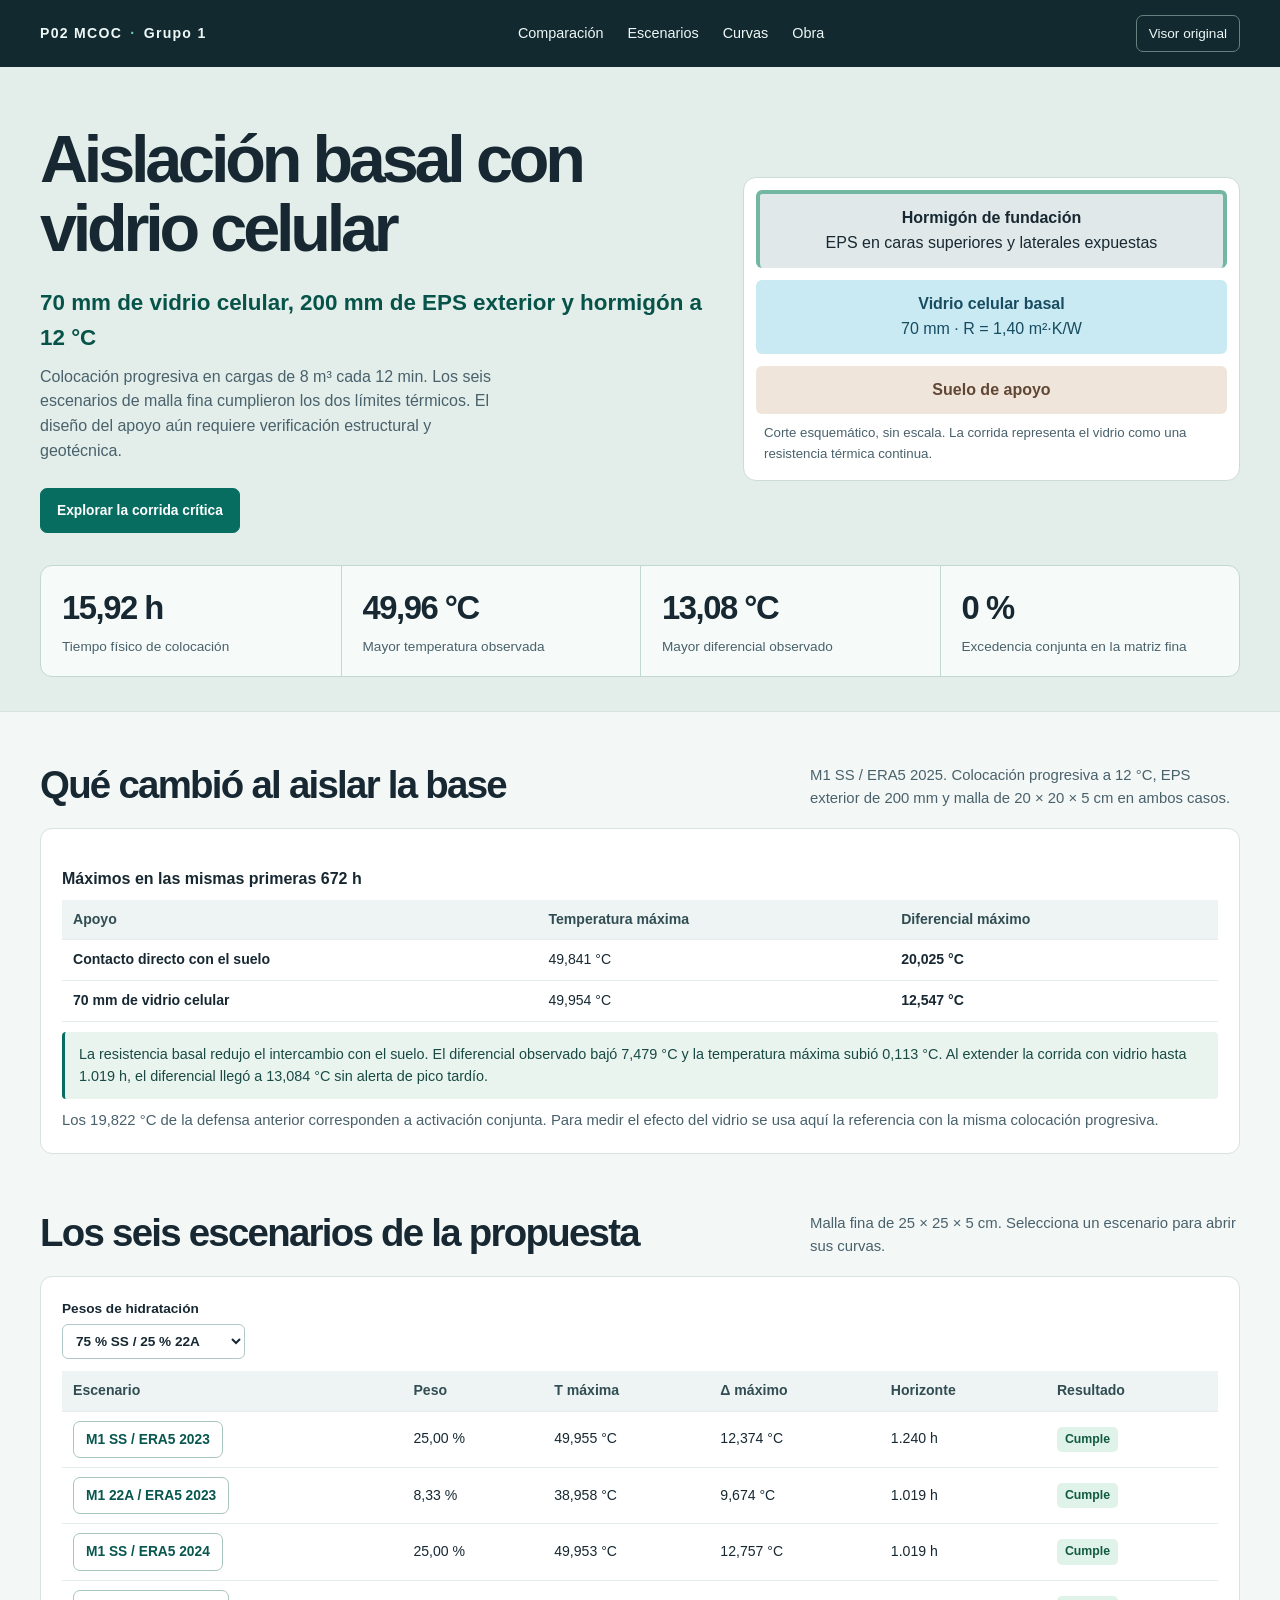
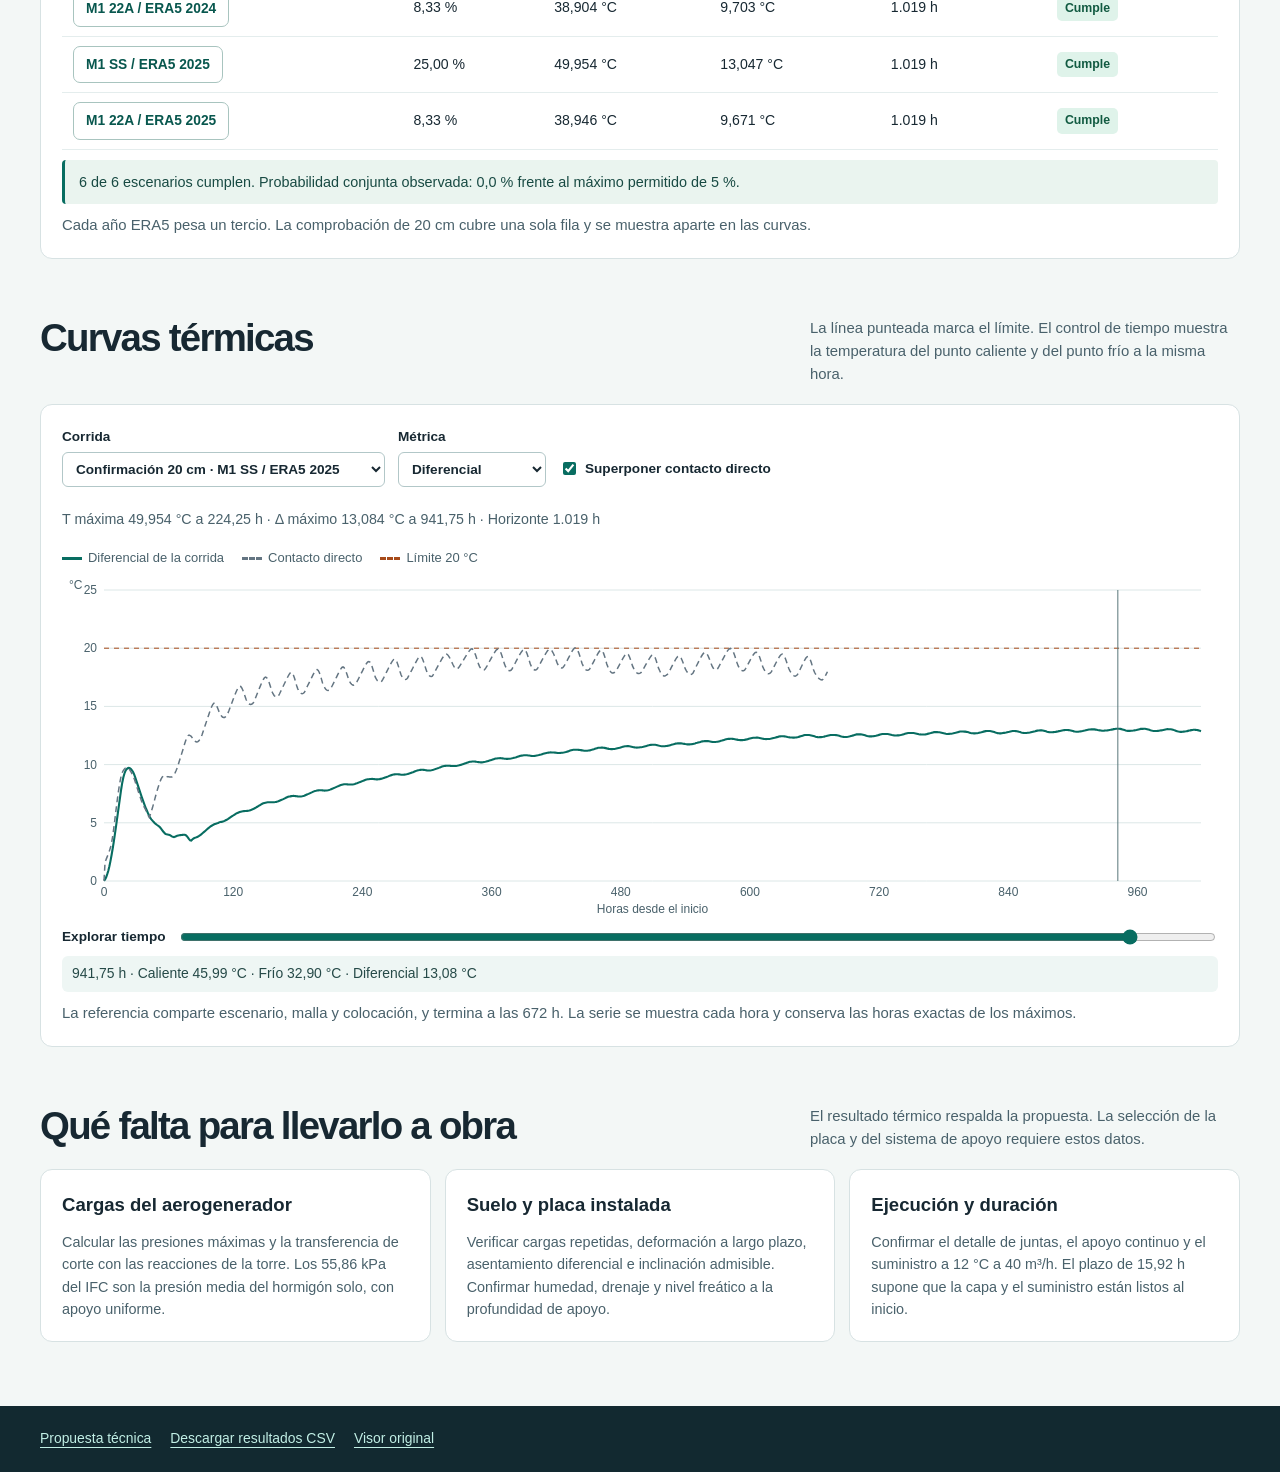
==== Defensa final/visor-nueva-propuesta/index.html @ 37c2721f "Agrega visor de defensa para la propuesta con vidrio celular" ====
<!doctype html>
<html lang="es">
<head>
  <meta charset="utf-8">
  <meta name="viewport" content="width=device-width, initial-scale=1">
  <title>Defensa térmica | Propuesta con vidrio celular</title>
  <link rel="stylesheet" href="../visor/estilos.css">
  <style>
    .hero-layout { grid-template-columns: 1.35fr 1fr; }
    .section-stack { display: flex; flex-direction: column; gap: 12px; }
    .section-stack div { padding: 12px 15px; text-align: center; border-radius: 6px; }
    .concrete { background: #e0e8e9; border: 4px solid #73b6a2; border-bottom: 0; }
    .glass { background: #c9e9f3; color: #174c61; }
    .soil { background: #f0e5da; color: #604735; }
    .tabular { font-variant-numeric: tabular-nums; }
    .matrix tbody tr[data-active] { background: #edf9f5; }
    .section-heading { align-items: start; }
    @media (max-width: 650px) { .hero-layout { grid-template-columns: 1fr; } }
  </style>
  <script defer src="datos.js"></script>
  <script defer src="visor.js"></script>
</head>
<body>
  <header>
    <div class="wrap nav">
      <a class="brand" href="#">P02 MCOC <span>·</span> Grupo 1</a>
      <nav aria-label="Secciones">
        <a href="#comparacion">Comparación</a><a href="#escenarios">Escenarios</a><a href="#curvas">Curvas</a><a href="#obra">Obra</a>
      </nav>
      <a class="pdf" href="../visor/index.html">Visor original</a>
    </div>
  </header>
  <main>
    <section class="hero" aria-labelledby="titulo">
      <div class="wrap hero-layout">
        <div>
          <h1 id="titulo">Aislación basal con vidrio celular</h1>
          <p class="decision"><strong>70 mm de vidrio celular, 200 mm de EPS exterior y hormigón a 12 °C</strong></p>
          <p class="lede">Colocación progresiva en cargas de 8 m³ cada 12 min. Los seis escenarios de malla fina cumplieron los dos límites térmicos. El diseño del apoyo aún requiere verificación estructural y geotécnica.</p>
          <a class="button primary" href="#curvas">Explorar la corrida crítica</a>
        </div>
        <figure class="hero-figure">
          <div class="section-stack" aria-label="Capas del sistema desde arriba hacia abajo">
            <div class="concrete"><strong>Hormigón de fundación</strong><br>EPS en caras superiores y laterales expuestas</div>
            <div class="glass"><strong>Vidrio celular basal</strong><br>70 mm · R = 1,40 m²·K/W</div>
            <div class="soil"><strong>Suelo de apoyo</strong></div>
          </div>
          <figcaption>Corte esquemático, sin escala. La corrida representa el vidrio como una resistencia térmica continua.</figcaption>
        </figure>
        <div class="metrics tabular">
          <div><strong>15,92 h</strong><span>Tiempo físico de colocación</span></div>
          <div><strong>49,96 °C</strong><span>Mayor temperatura observada</span></div>
          <div><strong>13,08 °C</strong><span>Mayor diferencial observado</span></div>
          <div><strong>0 %</strong><span>Excedencia conjunta en la matriz fina</span></div>
        </div>
      </div>
    </section>
    <div class="wrap sections">
      <section id="comparacion">
        <div class="section-heading">
          <h2>Qué cambió al aislar la base</h2>
          <p>M1 SS / ERA5 2025. Colocación progresiva a 12 °C, EPS exterior de 200 mm y malla de 20 × 20 × 5 cm en ambos casos.</p>
        </div>
        <div class="panel">
          <div class="scroll">
            <table class="tabular">
              <caption>Máximos en las mismas primeras 672 h</caption>
              <thead><tr><th scope="col">Apoyo</th><th scope="col">Temperatura máxima</th><th scope="col">Diferencial máximo</th></tr></thead>
              <tbody>
                <tr><th scope="row">Contacto directo con el suelo</th><td>49,841 °C</td><td><strong>20,025 °C</strong></td></tr>
                <tr><th scope="row">70 mm de vidrio celular</th><td>49,954 °C</td><td><strong>12,547 °C</strong></td></tr>
              </tbody>
            </table>
          </div>
          <p class="explainer">La resistencia basal redujo el intercambio con el suelo. El diferencial observado bajó 7,479 °C y la temperatura máxima subió 0,113 °C. Al extender la corrida con vidrio hasta 1.019 h, el diferencial llegó a 13,084 °C sin alerta de pico tardío.</p>
          <p class="note">Los 19,822 °C de la defensa anterior corresponden a activación conjunta. Para medir el efecto del vidrio se usa aquí la referencia con la misma colocación progresiva.</p>
        </div>
      </section>
      <section id="escenarios">
        <div class="section-heading">
          <h2>Los seis escenarios de la propuesta</h2>
          <p>Malla fina de 25 × 25 × 5 cm. Selecciona un escenario para abrir sus curvas.</p>
        </div>
        <div class="panel">
          <div class="controls"><label>Pesos de hidratación<select id="pesos"><option value="0.75">75 % SS / 25 % 22A</option><option value="0.50">50 % SS / 50 % 22A</option></select></label></div>
          <div class="scroll">
            <table class="matrix tabular">
              <thead><tr><th scope="col">Escenario</th><th scope="col">Peso</th><th scope="col">T máxima</th><th scope="col">Δ máximo</th><th scope="col">Horizonte</th><th scope="col">Resultado</th></tr></thead>
              <tbody id="matriz"></tbody>
            </table>
          </div>
          <p class="explainer" id="riesgo" aria-live="polite"></p>
          <p class="note">Cada año ERA5 pesa un tercio. La comprobación de 20 cm cubre una sola fila y se muestra aparte en las curvas.</p>
        </div>
      </section>
      <section id="curvas">
        <div class="section-heading">
          <h2>Curvas térmicas</h2><p>La línea punteada marca el límite. El control de tiempo muestra la temperatura del punto caliente y del punto frío a la misma hora.</p>
        </div>
        <div class="panel">
          <div class="controls">
            <label>Corrida<select id="corrida"></select></label>
            <label>Métrica<select id="metrica"><option value="delta">Diferencial</option><option value="temp">Temperaturas</option></select></label>
            <label class="check"><input type="checkbox" id="referencia" checked> Superponer contacto directo</label>
          </div>
          <p id="resumen" class="run-summary"></p>
          <div id="leyenda" class="legend"></div>
          <div class="chart"><canvas id="grafico" role="img" aria-label="Curva térmica por hora de simulación"></canvas></div>
          <label class="timeline" for="hora">Explorar tiempo <input id="hora" type="range" min="0" value="0" step="1"></label>
          <output id="lectura" for="hora" class="tabular"></output>
          <p id="nota" class="note"></p>
        </div>
      </section>
      <section id="obra">
        <div class="section-heading"><h2>Qué falta para llevarlo a obra</h2><p>El resultado térmico respalda la propuesta. La selección de la placa y del sistema de apoyo requiere estos datos.</p></div>
        <div class="work">
          <article class="panel"><h3>Cargas del aerogenerador</h3><p>Calcular las presiones máximas y la transferencia de corte con las reacciones de la torre. Los 55,86 kPa del IFC son la presión media del hormigón solo, con apoyo uniforme.</p></article>
          <article class="panel"><h3>Suelo y placa instalada</h3><p>Verificar cargas repetidas, deformación a largo plazo, asentamiento diferencial e inclinación admisible. Confirmar humedad, drenaje y nivel freático a la profundidad de apoyo.</p></article>
          <article class="panel"><h3>Ejecución y duración</h3><p>Confirmar el detalle de juntas, el apoyo continuo y el suministro a 12 °C a 40 m³/h. El plazo de 15,92 h supone que la capa y el suministro están listos al inicio.</p></article>
        </div>
      </section>
    </div>
  </main>
  <footer><div class="wrap">
    <a href="../../proyecto/docs/evidencia_vidrio_celular/propuesta_vidrio_celular.md">Propuesta técnica</a>
    <a href="../../proyecto/docs/evidencia_vidrio_celular/resultados_vidrio_celular.csv" download>Descargar resultados CSV</a>
    <a href="../visor/index.html">Visor original</a>
  </div></footer>
  <noscript><p class="wrap note">Activa JavaScript para explorar la matriz y las curvas.</p></noscript>
</body>
</html>
---- Defensa final/visor/estilos.css ----
:root{color-scheme:light;--ink:#172832;--muted:#49616b;--line:#d7e2e3;--paper:#f3f7f6;--teal:#086d61;--orange:#a74b1a}
*{box-sizing:border-box} body{margin:0;background:var(--paper);color:var(--ink);font:16px/1.55 "Segoe UI",sans-serif} a{color:var(--teal);text-underline-offset:4px} a:focus-visible,button:focus-visible,input:focus-visible,select:focus-visible{outline:3px solid #ba6b32;outline-offset:3px} .wrap{width:min(1200px,calc(100% - 48px));margin:auto}
header{background:#122930;color:#fff} .nav{min-height:67px;display:flex;align-items:center;justify-content:space-between;gap:20px} .nav a{color:#eef8f6;text-decoration:none} .brand{font-size:.88rem;font-weight:800;letter-spacing:.09em;white-space:nowrap}.brand span{color:#75cbbb;margin:0 3px} nav{display:flex;flex-wrap:wrap;gap:24px;font-size:.9rem}.nav a:hover{text-decoration:underline}.pdf{font-size:.85rem;border:1px solid #66817f;border-radius:7px;padding:7px 12px;white-space:nowrap}
.hero{background:#e3eeea;border-bottom:1px solid var(--line)}.hero-layout{display:grid;grid-template-columns:1.2fr 1fr;gap:32px;align-items:center;padding:58px 0 34px}.eyebrow{font-size:.74rem;font-weight:800;color:var(--teal);letter-spacing:.13em;margin:0 0 10px}h1,h2,h3,p,figure{margin:0}h1{font-size:clamp(2.55rem,5.2vw,4.8rem);line-height:1.03;letter-spacing:-.063em;max-width:730px}h2{font-size:clamp(1.8rem,3vw,2.7rem);line-height:1.1;letter-spacing:-.045em}h3{font-size:1.16rem}.decision{margin-top:24px;color:#075349;font-size:clamp(1.05rem,2vw,1.4rem)}.lede{max-width:52ch;color:var(--muted);margin:9px 0 24px}.button,button{display:inline-block;border:1px solid #a8c4bf;background:#fff;color:#08574e;border-radius:7px;padding:7px 12px;font:inherit;font-size:.86rem;font-weight:700;cursor:pointer;text-decoration:none}.primary{background:var(--teal);color:white;border-color:var(--teal);padding:11px 16px}button:hover,.button:hover{filter:brightness(.94)}
.hero-figure{background:#fff;border:1px solid #cbdcda;border-radius:13px;padding:12px;overflow:hidden}.hero-figure img{display:block;width:100%;max-height:315px;object-fit:contain}.hero-figure figcaption{padding:9px 8px 3px;color:var(--muted);font-size:.83rem}.metrics{grid-column:1/-1;display:grid;grid-template-columns:repeat(4,1fr);border:1px solid #c2d6d2;border-radius:12px;background:#f6fbf9}.metrics div{padding:17px 21px}.metrics div+div{border-left:1px solid #c2d6d2}.metrics strong{display:block;font-size:clamp(1.37rem,2.6vw,2.05rem);letter-spacing:-.045em}.metrics span{font-size:.85rem;color:var(--muted)}
.sections{padding:52px 0 64px}.sections>section+section{margin-top:58px}.section-heading{display:grid;grid-template-columns:1fr minmax(260px,430px);align-items:end;gap:16px;margin-bottom:18px}.section-heading>p,.note{color:var(--muted);font-size:.93rem}.panel{background:#fff;border:1px solid var(--line);border-radius:12px;padding:21px}.controls{display:flex;align-items:end;flex-wrap:wrap;gap:13px;margin-bottom:12px}label{font-weight:700;font-size:.85rem}select{display:block;max-width:100%;margin-top:5px;padding:8px 28px 8px 9px;border:1px solid #b2c7c8;border-radius:6px;font:inherit;color:var(--ink);background:white}label:has(#run){max-width:100%}.check{display:flex;align-items:center;gap:6px;min-height:38px}input{accent-color:var(--teal)}.scroll{overflow:auto}table{width:100%;border-collapse:collapse;white-space:nowrap;text-align:left;font-size:.88rem}caption{text-align:left;font-size:1rem;font-weight:750;padding:17px 0 8px}th,td{padding:9px 11px;border-bottom:1px solid #e4eded}thead{background:#edf4f3;color:#314d53}tr.selected{background:#edf9f5}tr.selected button{background:#d8f0e9}td:first-child button{white-space:nowrap}.badge{display:inline-block;padding:3px 8px;border-radius:5px;background:#edf2f3;color:#34525a;font-size:.77rem;font-weight:750}.badge.pass{background:#dff3ea;color:#115a41}.badge.fail{background:#fbeadd;color:#8a4019}.note{margin-top:10px}
.run-summary{display:flex;flex-wrap:wrap;gap:8px 20px;padding:9px 0;color:var(--muted);font-size:.89rem}.run-summary strong{color:var(--ink)}.legend{display:flex;flex-wrap:wrap;gap:8px 18px;margin:9px 0;color:var(--muted);font-size:.81rem}.legend span::before{content:"";display:inline-block;width:20px;margin-right:6px;vertical-align:middle;border-top:3px solid var(--series)}.legend .dash::before{border-top-style:dashed}.chart{height:340px}.chart canvas{display:block;width:100%;height:100%;touch-action:pan-y}.timeline{display:flex;gap:12px;align-items:center;margin:9px 0;white-space:nowrap}.timeline input{width:100%}output{display:block;min-height:32px;background:#eef6f4;border-radius:6px;padding:7px 10px;font-size:.87rem;color:#264a48}
.gallery{display:grid;grid-template-columns:repeat(2,minmax(0,1fr));gap:14px}.gallery figure{background:white;border:1px solid var(--line);border-radius:10px;overflow:hidden}.gallery img{display:block;width:100%;aspect-ratio:1.75;object-fit:contain;padding:12px}.gallery figcaption{border-top:1px solid var(--line);padding:12px 16px}.gallery span{display:block;color:var(--muted);font-size:.87rem}
.work{display:grid;grid-template-columns:repeat(3,minmax(0,1fr));gap:14px}.work p{color:var(--muted);font-size:.9rem;margin-top:11px}.volume{margin-top:10px}.volume>div{display:grid;grid-template-columns:23px 1fr 100px;gap:7px;align-items:center;font-size:.82rem}.volume progress{accent-color:var(--teal);width:100%}.formula,.sensor-diagram{border-radius:8px;background:#eaf4ef;margin-top:15px;padding:12px;color:#124b45}.sensor-diagram{display:grid;gap:13px;border-top:4px solid #79a99f;font-size:.87rem}.sensor-diagram span:last-child{text-align:center}.formula strong{font-size:1.2rem}footer{background:#122930;color:#fff;padding:22px 0}footer .wrap{display:flex;flex-wrap:wrap;gap:8px 19px;font-size:.87rem}footer a{color:#c1efe5}
@media(max-width:850px){.hero-layout{gap:22px}.work{grid-template-columns:repeat(2,minmax(0,1fr))}}
@media(max-width:650px){.wrap{width:calc(100% - 28px)}.nav{flex-wrap:wrap;padding:12px 0;gap:8px}.nav nav{order:3;width:100%;gap:15px}.hero-layout,.section-heading,.gallery,.work{grid-template-columns:1fr}.hero-layout{padding:34px 0 22px}.hero-figure img{max-height:250px}.metrics{grid-template-columns:repeat(2,1fr)}.metrics div{padding:10px}.metrics div:nth-child(3){border-left:0}.metrics div:nth-child(n+3){border-top:1px solid #c2d6d2}.panel{padding:12px}.chart{height:265px}.sections{padding-top:35px}.controls{gap:9px}.sections>section+section{margin-top:42px}}
.method{display:grid;grid-template-columns:repeat(3,minmax(0,1fr));gap:14px;list-style:none;padding:0;margin:0 0 14px}.method li{background:#e6f1ee;border:1px solid #cbdeda;border-radius:8px;padding:12px 15px}.method strong,.method span{display:block}.method span{font-size:.86rem;color:var(--muted);margin-top:4px}@media(max-width:650px){.method{grid-template-columns:1fr;gap:7px}}

.guide h2{font-size:1.55rem}
.guide ol{display:grid;grid-template-columns:repeat(3,minmax(0,1fr));gap:16px;padding-left:22px;margin:14px 0 16px}
.guide li{padding-left:3px}
.guide li a{font-weight:750}
.guide li span,.guide p{display:block;color:var(--muted);font-size:.91rem}
.controls small{display:block;max-width:32ch;margin-top:5px;color:var(--muted);font-size:.79rem;font-weight:400}
.controls:has(small){align-items:start}
.explainer{margin:10px 0;padding:11px 14px;background:#eaf4ef;border-left:3px solid var(--teal);border-radius:4px;color:#184a43;font-size:.9rem}
details{border-bottom:1px solid var(--line);padding:8px 0;color:var(--muted);font-size:.89rem}
summary{color:var(--teal);cursor:pointer;font-weight:750}
summary:focus-visible{outline:3px solid #ba6b32;outline-offset:3px}
details p{margin:8px 0 5px}
.definitions{display:grid;grid-template-columns:minmax(150px,auto) 1fr;gap:7px 14px;margin:10px 0}
.definitions dt{font-weight:700;color:var(--ink)}
.definitions dd{margin:0}
@media(max-width:650px){.guide ol{grid-template-columns:1fr;gap:8px}.definitions{grid-template-columns:1fr;gap:3px}.definitions dd+dt{margin-top:6px}}
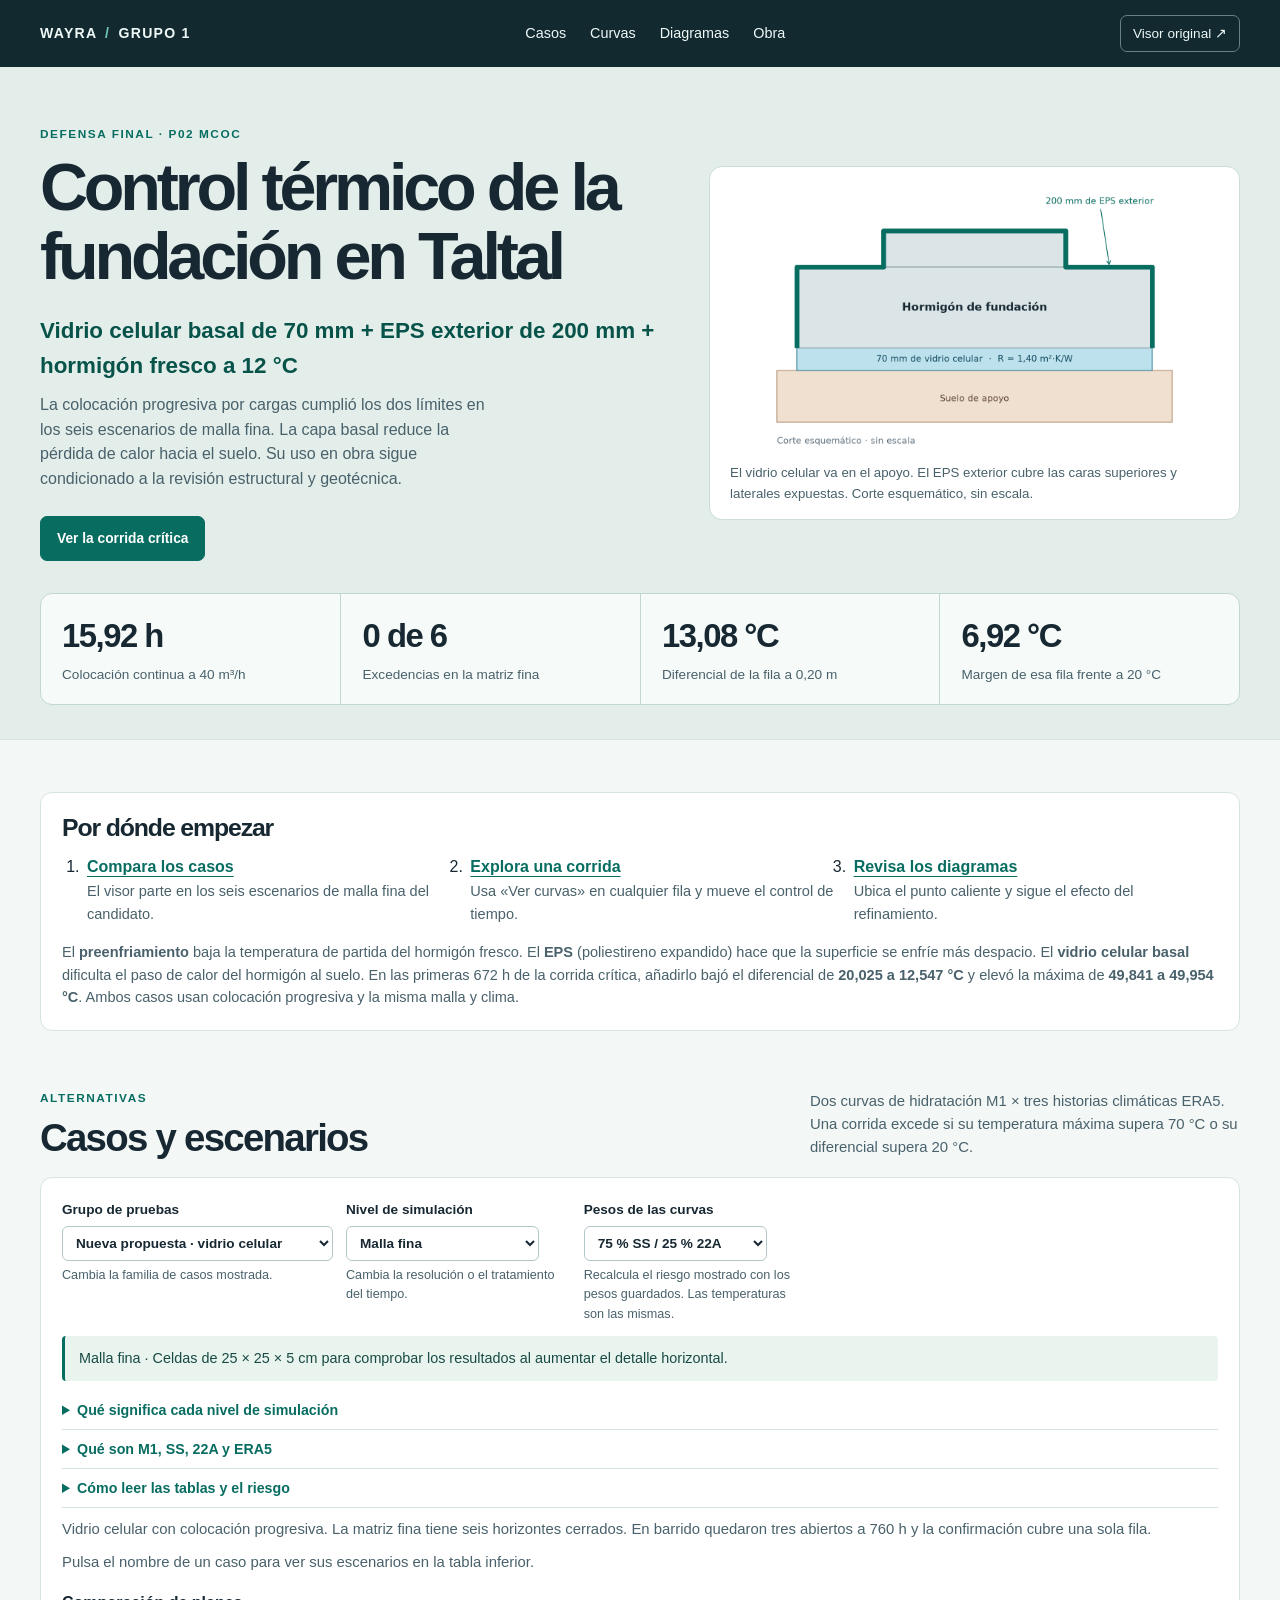
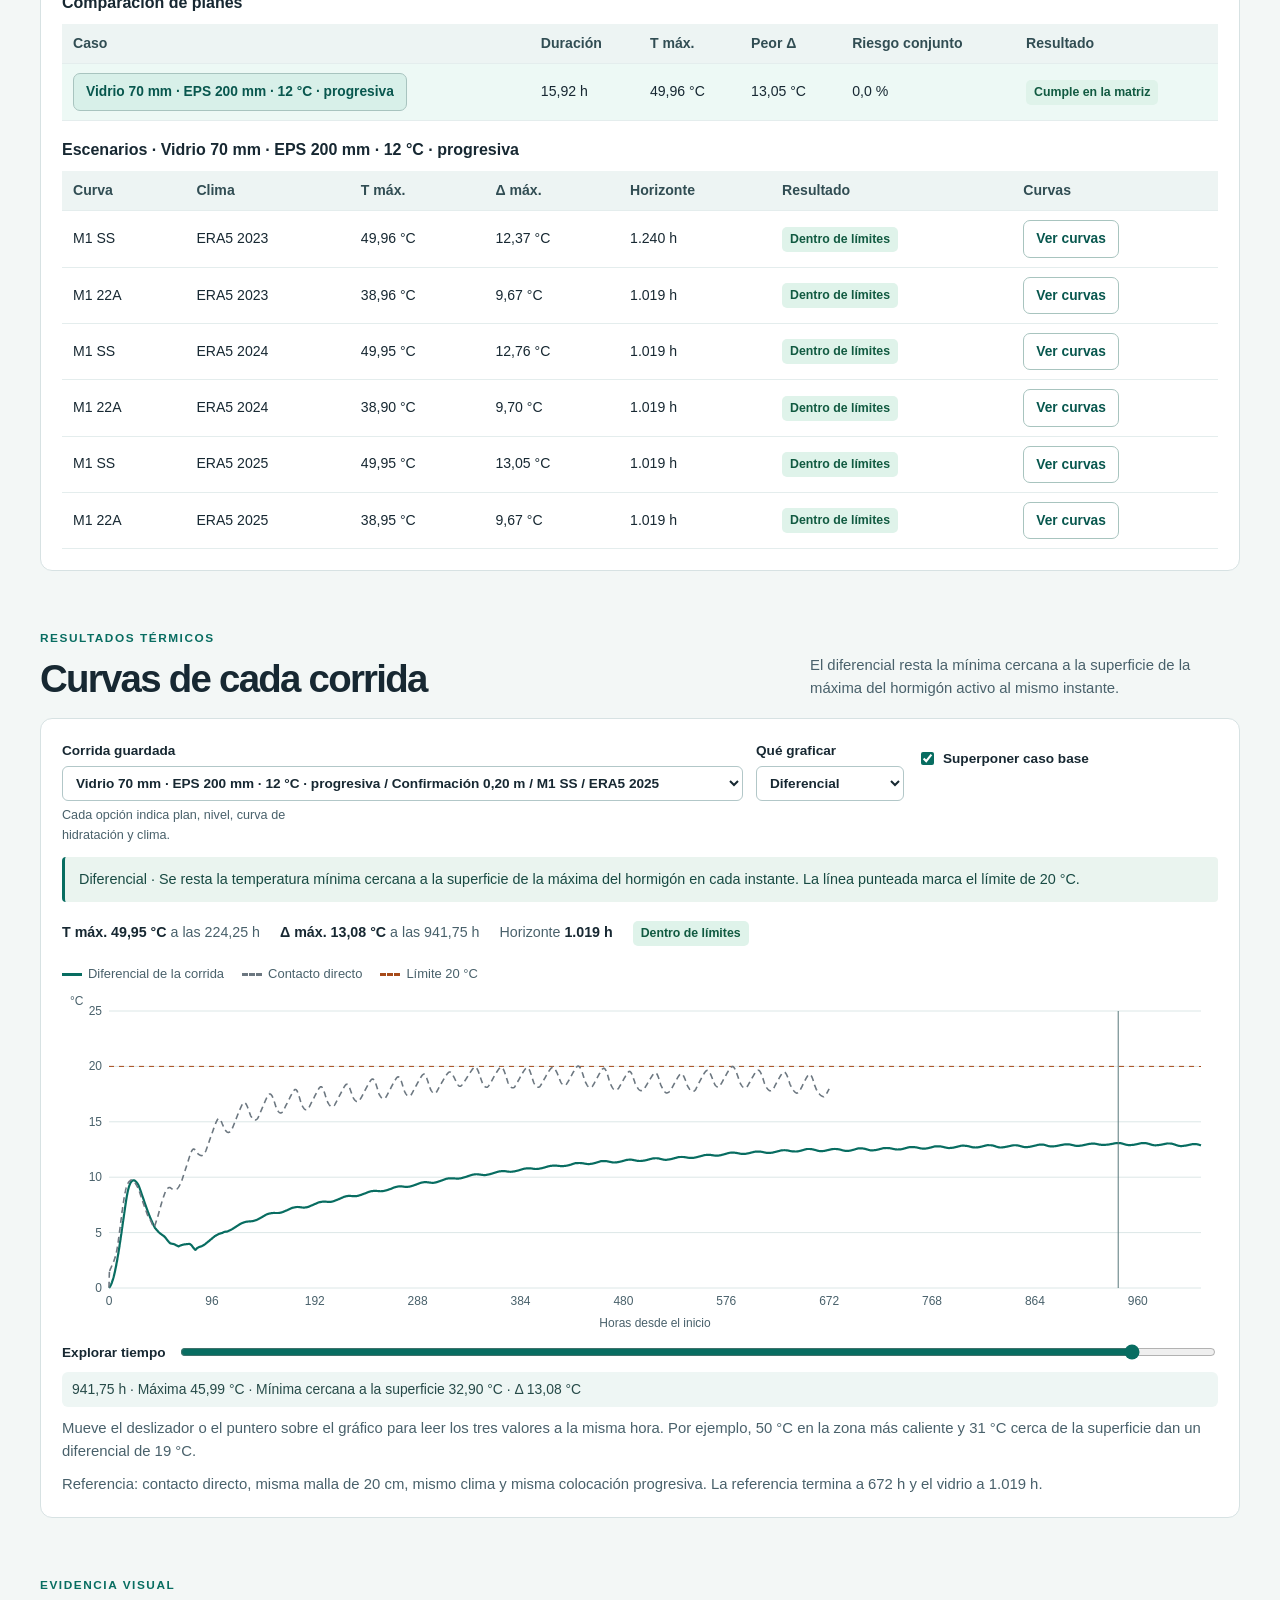
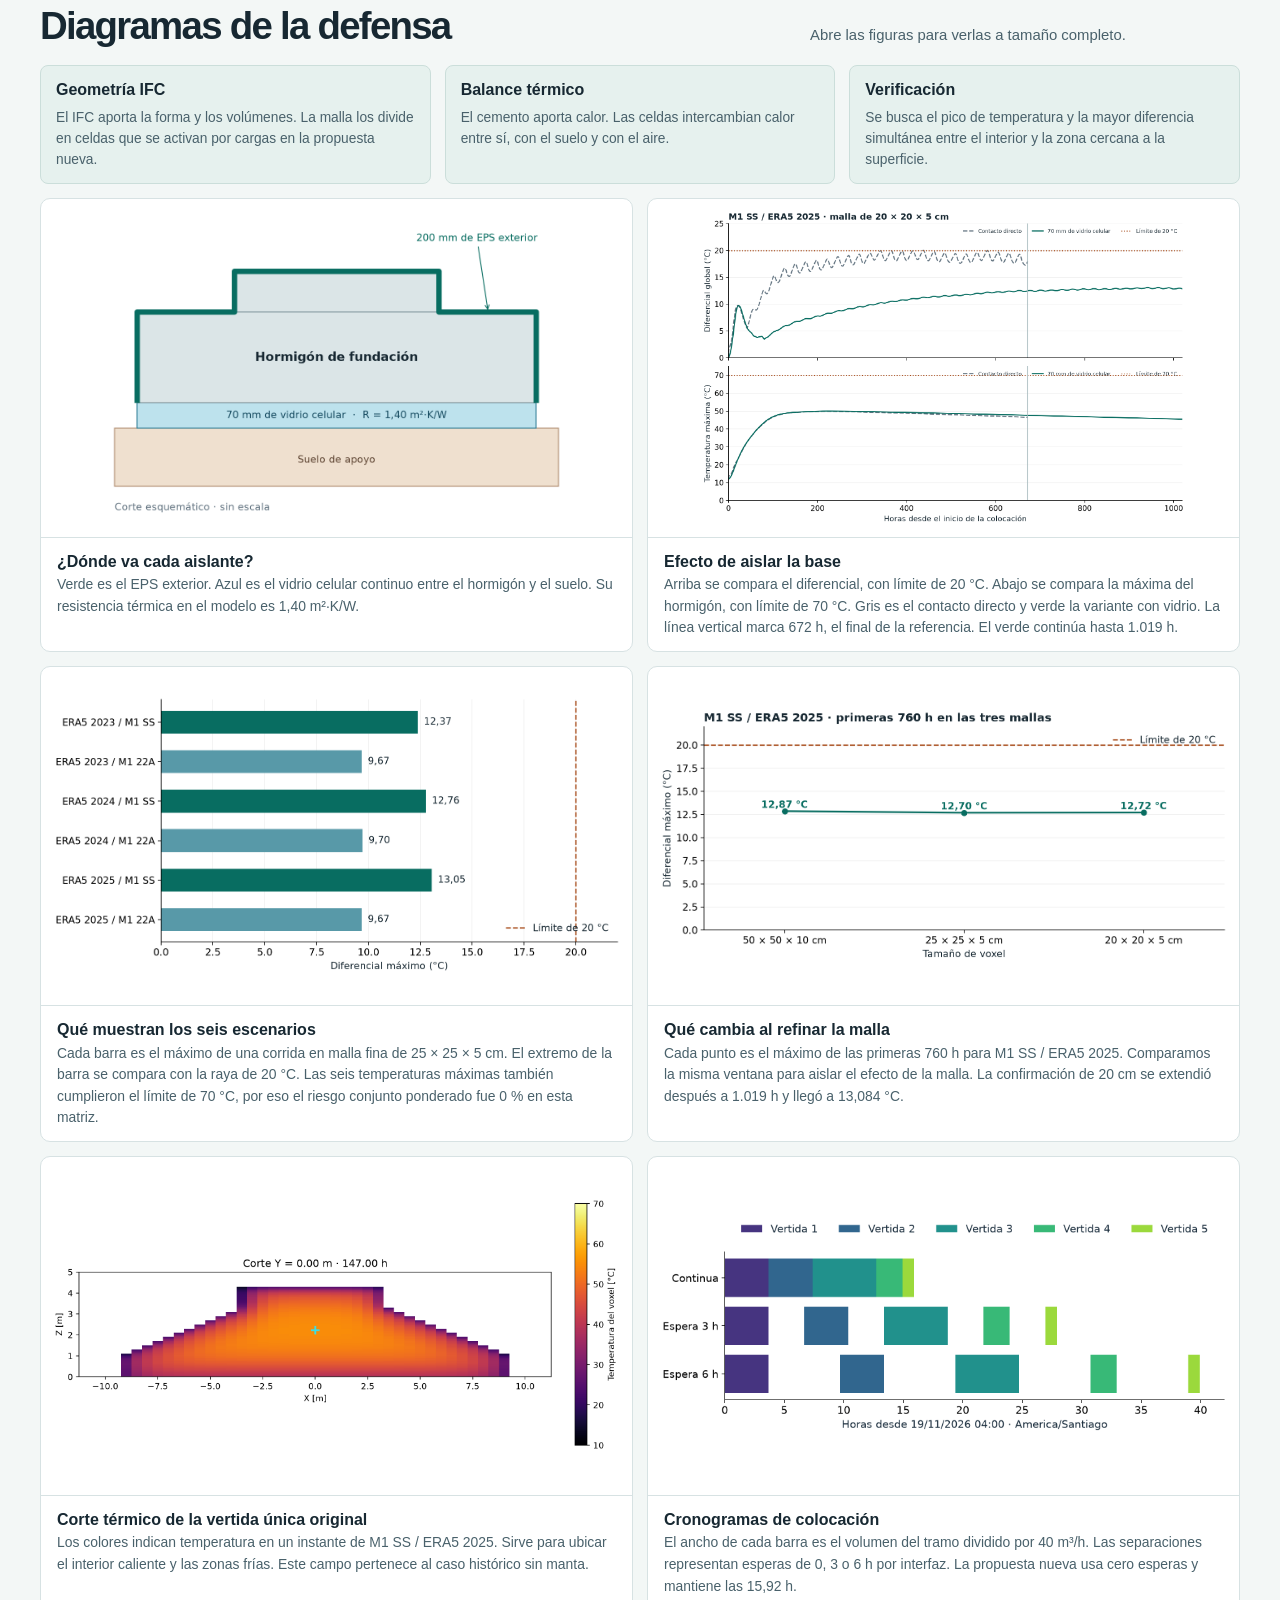
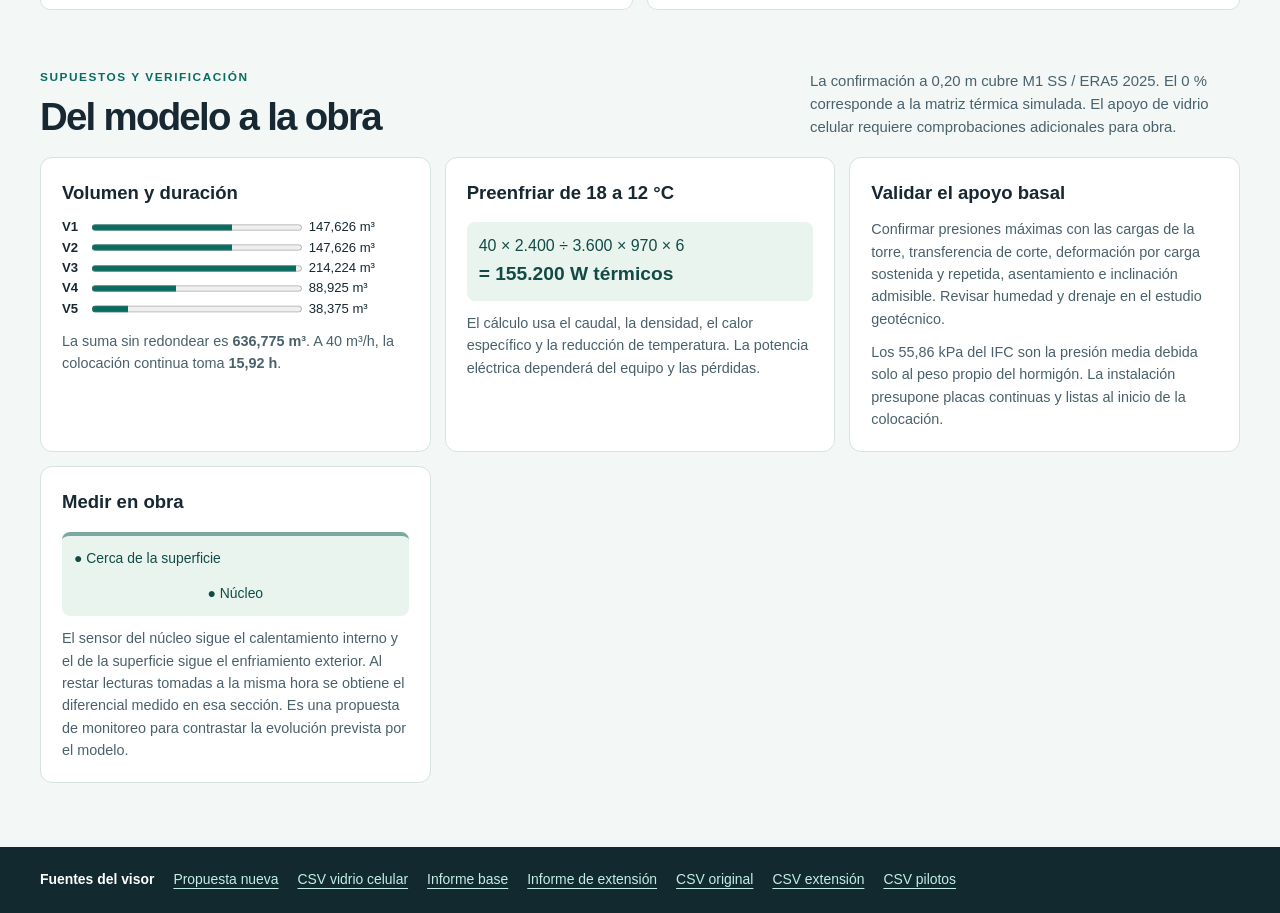
==== commit 33460f41: "Amplía el visor de la propuesta con casos, gráficos y explicaciones" ====
--- a/Defensa final/visor-nueva-propuesta/index.html
+++ b/Defensa final/visor-nueva-propuesta/index.html
@@ -1,131 +1,127 @@
 <!doctype html>
 <html lang="es">
 <head>
-  <meta charset="utf-8">
-  <meta name="viewport" content="width=device-width, initial-scale=1">
-  <title>Defensa térmica | Propuesta con vidrio celular</title>
-  <link rel="stylesheet" href="../visor/estilos.css">
-  <style>
-    .hero-layout { grid-template-columns: 1.35fr 1fr; }
-    .section-stack { display: flex; flex-direction: column; gap: 12px; }
-    .section-stack div { padding: 12px 15px; text-align: center; border-radius: 6px; }
-    .concrete { background: #e0e8e9; border: 4px solid #73b6a2; border-bottom: 0; }
-    .glass { background: #c9e9f3; color: #174c61; }
-    .soil { background: #f0e5da; color: #604735; }
-    .tabular { font-variant-numeric: tabular-nums; }
-    .matrix tbody tr[data-active] { background: #edf9f5; }
-    .section-heading { align-items: start; }
-    @media (max-width: 650px) { .hero-layout { grid-template-columns: 1fr; } }
-  </style>
-  <script defer src="datos.js"></script>
-  <script defer src="visor.js"></script>
+<meta charset="utf-8">
+<meta name="viewport" content="width=device-width, initial-scale=1">
+<title>Defensa final · Nueva propuesta para Wayra</title>
+<link rel="stylesheet" href="../visor/estilos.css">
+<script defer src="datos.js"></script>
+<script defer src="visor.js"></script>
 </head>
 <body>
-  <header>
-    <div class="wrap nav">
-      <a class="brand" href="#">P02 MCOC <span>·</span> Grupo 1</a>
-      <nav aria-label="Secciones">
-        <a href="#comparacion">Comparación</a><a href="#escenarios">Escenarios</a><a href="#curvas">Curvas</a><a href="#obra">Obra</a>
-      </nav>
-      <a class="pdf" href="../visor/index.html">Visor original</a>
+<header>
+  <div class="nav wrap"><a class="brand" href="#inicio">WAYRA <span>/</span> GRUPO 1</a><nav aria-label="Secciones"><a href="#casos">Casos</a><a href="#curvas">Curvas</a><a href="#figuras">Diagramas</a><a href="#obra">Obra</a></nav><a class="pdf" href="../visor/index.html">Visor original ↗</a></div>
+</header>
+<main id="inicio">
+<section class="hero">
+  <div class="wrap hero-layout">
+    <div class="intro"><p class="eyebrow">DEFENSA FINAL · P02 MCOC</p><h1>Control térmico de la fundación en Taltal</h1><p class="decision"><strong>Vidrio celular basal de 70 mm + EPS exterior de 200 mm + hormigón fresco a 12 °C</strong></p><p class="lede">La colocación progresiva por cargas cumplió los dos límites en los seis escenarios de malla fina. La capa basal reduce la pérdida de calor hacia el suelo. Su uso en obra sigue condicionado a la revisión estructural y geotécnica.</p><a class="button primary" href="#curvas" id="hero-run">Ver la corrida crítica</a></div>
+    <figure class="hero-figure"><img src="corte-aislacion-basal.png" alt="Vidrio celular entre el hormigón y el suelo, con EPS en los costados y las caras superiores"><figcaption>El vidrio celular va en el apoyo. El EPS exterior cubre las caras superiores y laterales expuestas. Corte esquemático, sin escala.</figcaption></figure>
+    <div class="metrics">
+      <div><strong>15,92 h</strong><span>Colocación continua a 40 m³/h</span></div>
+      <div><strong>0 de 6</strong><span>Excedencias en la matriz fina</span></div>
+      <div><strong>13,08 °C</strong><span>Diferencial de la fila a 0,20 m</span></div>
+      <div><strong>6,92 °C</strong><span>Margen de esa fila frente a 20 °C</span></div>
     </div>
-  </header>
-  <main>
-    <section class="hero" aria-labelledby="titulo">
-      <div class="wrap hero-layout">
-        <div>
-          <h1 id="titulo">Aislación basal con vidrio celular</h1>
-          <p class="decision"><strong>70 mm de vidrio celular, 200 mm de EPS exterior y hormigón a 12 °C</strong></p>
-          <p class="lede">Colocación progresiva en cargas de 8 m³ cada 12 min. Los seis escenarios de malla fina cumplieron los dos límites térmicos. El diseño del apoyo aún requiere verificación estructural y geotécnica.</p>
-          <a class="button primary" href="#curvas">Explorar la corrida crítica</a>
-        </div>
-        <figure class="hero-figure">
-          <div class="section-stack" aria-label="Capas del sistema desde arriba hacia abajo">
-            <div class="concrete"><strong>Hormigón de fundación</strong><br>EPS en caras superiores y laterales expuestas</div>
-            <div class="glass"><strong>Vidrio celular basal</strong><br>70 mm · R = 1,40 m²·K/W</div>
-            <div class="soil"><strong>Suelo de apoyo</strong></div>
-          </div>
-          <figcaption>Corte esquemático, sin escala. La corrida representa el vidrio como una resistencia térmica continua.</figcaption>
-        </figure>
-        <div class="metrics tabular">
-          <div><strong>15,92 h</strong><span>Tiempo físico de colocación</span></div>
-          <div><strong>49,96 °C</strong><span>Mayor temperatura observada</span></div>
-          <div><strong>13,08 °C</strong><span>Mayor diferencial observado</span></div>
-          <div><strong>0 %</strong><span>Excedencia conjunta en la matriz fina</span></div>
-        </div>
-      </div>
-    </section>
-    <div class="wrap sections">
-      <section id="comparacion">
-        <div class="section-heading">
-          <h2>Qué cambió al aislar la base</h2>
-          <p>M1 SS / ERA5 2025. Colocación progresiva a 12 °C, EPS exterior de 200 mm y malla de 20 × 20 × 5 cm en ambos casos.</p>
-        </div>
-        <div class="panel">
-          <div class="scroll">
-            <table class="tabular">
-              <caption>Máximos en las mismas primeras 672 h</caption>
-              <thead><tr><th scope="col">Apoyo</th><th scope="col">Temperatura máxima</th><th scope="col">Diferencial máximo</th></tr></thead>
-              <tbody>
-                <tr><th scope="row">Contacto directo con el suelo</th><td>49,841 °C</td><td><strong>20,025 °C</strong></td></tr>
-                <tr><th scope="row">70 mm de vidrio celular</th><td>49,954 °C</td><td><strong>12,547 °C</strong></td></tr>
-              </tbody>
-            </table>
-          </div>
-          <p class="explainer">La resistencia basal redujo el intercambio con el suelo. El diferencial observado bajó 7,479 °C y la temperatura máxima subió 0,113 °C. Al extender la corrida con vidrio hasta 1.019 h, el diferencial llegó a 13,084 °C sin alerta de pico tardío.</p>
-          <p class="note">Los 19,822 °C de la defensa anterior corresponden a activación conjunta. Para medir el efecto del vidrio se usa aquí la referencia con la misma colocación progresiva.</p>
-        </div>
-      </section>
-      <section id="escenarios">
-        <div class="section-heading">
-          <h2>Los seis escenarios de la propuesta</h2>
-          <p>Malla fina de 25 × 25 × 5 cm. Selecciona un escenario para abrir sus curvas.</p>
-        </div>
-        <div class="panel">
-          <div class="controls"><label>Pesos de hidratación<select id="pesos"><option value="0.75">75 % SS / 25 % 22A</option><option value="0.50">50 % SS / 50 % 22A</option></select></label></div>
-          <div class="scroll">
-            <table class="matrix tabular">
-              <thead><tr><th scope="col">Escenario</th><th scope="col">Peso</th><th scope="col">T máxima</th><th scope="col">Δ máximo</th><th scope="col">Horizonte</th><th scope="col">Resultado</th></tr></thead>
-              <tbody id="matriz"></tbody>
-            </table>
-          </div>
-          <p class="explainer" id="riesgo" aria-live="polite"></p>
-          <p class="note">Cada año ERA5 pesa un tercio. La comprobación de 20 cm cubre una sola fila y se muestra aparte en las curvas.</p>
-        </div>
-      </section>
-      <section id="curvas">
-        <div class="section-heading">
-          <h2>Curvas térmicas</h2><p>La línea punteada marca el límite. El control de tiempo muestra la temperatura del punto caliente y del punto frío a la misma hora.</p>
-        </div>
-        <div class="panel">
-          <div class="controls">
-            <label>Corrida<select id="corrida"></select></label>
-            <label>Métrica<select id="metrica"><option value="delta">Diferencial</option><option value="temp">Temperaturas</option></select></label>
-            <label class="check"><input type="checkbox" id="referencia" checked> Superponer contacto directo</label>
-          </div>
-          <p id="resumen" class="run-summary"></p>
-          <div id="leyenda" class="legend"></div>
-          <div class="chart"><canvas id="grafico" role="img" aria-label="Curva térmica por hora de simulación"></canvas></div>
-          <label class="timeline" for="hora">Explorar tiempo <input id="hora" type="range" min="0" value="0" step="1"></label>
-          <output id="lectura" for="hora" class="tabular"></output>
-          <p id="nota" class="note"></p>
-        </div>
-      </section>
-      <section id="obra">
-        <div class="section-heading"><h2>Qué falta para llevarlo a obra</h2><p>El resultado térmico respalda la propuesta. La selección de la placa y del sistema de apoyo requiere estos datos.</p></div>
-        <div class="work">
-          <article class="panel"><h3>Cargas del aerogenerador</h3><p>Calcular las presiones máximas y la transferencia de corte con las reacciones de la torre. Los 55,86 kPa del IFC son la presión media del hormigón solo, con apoyo uniforme.</p></article>
-          <article class="panel"><h3>Suelo y placa instalada</h3><p>Verificar cargas repetidas, deformación a largo plazo, asentamiento diferencial e inclinación admisible. Confirmar humedad, drenaje y nivel freático a la profundidad de apoyo.</p></article>
-          <article class="panel"><h3>Ejecución y duración</h3><p>Confirmar el detalle de juntas, el apoyo continuo y el suministro a 12 °C a 40 m³/h. El plazo de 15,92 h supone que la capa y el suministro están listos al inicio.</p></article>
-        </div>
-      </section>
+  </div>
+</section>
+
+<div class="wrap sections">
+<section class="panel guide" aria-labelledby="guide-title">
+  <h2 id="guide-title">Por dónde empezar</h2>
+  <ol>
+    <li><a href="#casos">Compara los casos</a><span>El visor parte en los seis escenarios de malla fina del candidato.</span></li>
+    <li><a href="#curvas">Explora una corrida</a><span>Usa «Ver curvas» en cualquier fila y mueve el control de tiempo.</span></li>
+    <li><a href="#figuras">Revisa los diagramas</a><span>Ubica el punto caliente y sigue el efecto del refinamiento.</span></li>
+  </ol>
+  <p>El <strong>preenfriamiento</strong> baja la temperatura de partida del hormigón fresco. El <strong>EPS</strong> (poliestireno expandido) hace que la superficie se enfríe más despacio. El <strong>vidrio celular basal</strong> dificulta el paso de calor del hormigón al suelo. En las primeras 672 h de la corrida crítica, añadirlo bajó el diferencial de <strong>20,025 a 12,547 °C</strong> y elevó la máxima de <strong>49,841 a 49,954 °C</strong>. Ambos casos usan colocación progresiva y la misma malla y clima.</p>
+</section>
+<section id="casos">
+  <div class="section-heading"><div><p class="eyebrow">ALTERNATIVAS</p><h2>Casos y escenarios</h2></div><p>Dos curvas de hidratación M1 × tres historias climáticas ERA5. Una corrida excede si su temperatura máxima supera 70 °C o su diferencial supera 20 °C.</p></div>
+  <div class="panel">
+    <div class="controls">
+      <label>Grupo de pruebas<select id="campaign" aria-describedby="campaign-help"><option value="vidrio" selected>Nueva propuesta · vidrio celular</option><option value="original">Diez planes originales</option><option value="extension">Extensión anterior · EPS exterior</option><option value="pilotos">Pilotos de EPS</option></select><small id="campaign-help">Cambia la familia de casos mostrada.</small></label>
+      <label>Nivel de simulación<select id="level" aria-describedby="level-help"></select><small>Cambia la resolución o el tratamiento del tiempo.</small></label>
+      <label>Pesos de las curvas<select id="weights" aria-describedby="weight-help"><option value="curvas">75 % SS / 25 % 22A</option><option value="pesos_alternativos_curvas">50 % SS / 50 % 22A</option></select><small id="weight-help">Recalcula el riesgo mostrado con los pesos guardados. Las temperaturas son las mismas.</small></label>
     </div>
-  </main>
-  <footer><div class="wrap">
-    <a href="../../proyecto/docs/evidencia_vidrio_celular/propuesta_vidrio_celular.md">Propuesta técnica</a>
-    <a href="../../proyecto/docs/evidencia_vidrio_celular/resultados_vidrio_celular.csv" download>Descargar resultados CSV</a>
-    <a href="../visor/index.html">Visor original</a>
-  </div></footer>
-  <noscript><p class="wrap note">Activa JavaScript para explorar la matriz y las curvas.</p></noscript>
+    <p id="level-help" class="explainer" aria-live="polite"></p>
+    <details>
+      <summary>Qué significa cada nivel de simulación</summary>
+      <dl class="definitions">
+        <dt>Barrido</dt><dd>Primera pasada con celdas de 50 × 50 × 10 cm, útil para probar muchas alternativas.</dd>
+        <dt>Cribado</dt><dd>Celdas de 50 × 50 × 5 cm. Se duplica el detalle vertical para revisar si cambia el resultado.</dd>
+        <dt>Paso temporal</dt><dd>Celdas de 50 × 50 × 5 cm y pasos de cálculo más cortos. Se comprueba si avanzar en intervalos más pequeños cambia el resultado.</dd>
+        <dt>Frecuencia de registro</dt><dd>Misma malla del cribado. Se guardan temperaturas cada 7,5 minutos en vez de cada 15. En esas corridas también cambió el paso de cálculo.</dd>
+        <dt>Malla fina</dt><dd>Celdas de 25 × 25 × 5 cm. El vidrio celular se comprobó en los seis escenarios con colocación progresiva. La extensión anterior usa activación conjunta para su matriz fina.</dd>
+        <dt>Confirmación 0,20 m</dt><dd>Celdas de 20 × 20 × 5 cm. Con vidrio se probó M1 SS / ERA5 2025 y se comparó con el contacto directo. La confirmación con vidrio dio 13,084 °C a 1.019 h. Los 19,822 °C de la extensión anterior eran de activación conjunta.</dd>
+      </dl>
+    </details>
+    <details>
+      <summary>Qué son M1, SS, 22A y ERA5</summary>
+      <p><strong>M1</strong> es el nombre de la mezcla de hormigón. <strong>SS</strong> es la etiqueta del ensayo del 13 al 20 de abril de 2025. <strong>22A</strong> identifica el ensayo del 22 de abril. De cada ensayo salió una estimación de cuánto calor genera M1 al endurecerse. La curva SS estimó más calor acumulado.</p>
+      <p><strong>ERA5</strong> aporta tres historias de tiempo meteorológico, de 2023, 2024 y 2025. Al combinar ambas curvas de calor con los tres años de clima salen seis escenarios por plan.</p>
+    </details>
+    <details>
+      <summary>Cómo leer las tablas y el riesgo</summary>
+      <p>Un <strong>caso</strong> define cómo se coloca y protege el hormigón. Un <strong>escenario</strong> combina una curva de calor con un clima. Una <strong>corrida</strong> calcula ese caso y escenario con un nivel de simulación específico.</p>
+      <p><strong>Duración</strong> es el tiempo de colocación. <strong>Horizonte</strong> es el tiempo total simulado para observar cómo evoluciona la temperatura. Un <strong>horizonte abierto</strong> indica que todavía podría aparecer un pico posterior.</p>
+      <p>El <strong>riesgo conjunto</strong> suma los pesos de las corridas que exceden 70 °C de temperatura máxima o 20 °C de diferencial, contando cada corrida una sola vez. El objetivo del estudio fue un riesgo de hasta 5 %. Un guion indica que falta una matriz completa para calcular ese porcentaje. El 0 % de la matriz con vidrio representa los seis escenarios simulados y sus pesos. Los casos de barrido con horizonte abierto tienen un riesgo observado provisional.</p>
+      <p>En <strong>activación conjunta</strong> el modelo inicia térmicamente los cinco tramos al mismo tiempo. En <strong>activación sucesiva</strong> cada tramo empieza cuando se coloca según el cronograma. En <strong>colocación progresiva</strong> se representa el avance con cargas de 8 m³ cada 12 min, manteniendo los 40 m³/h.</p>
+    </details>
+    <p id="case-note" class="note"></p>
+    <p class="note">Pulsa el nombre de un caso para ver sus escenarios en la tabla inferior.</p>
+    <div class="scroll"><table><caption>Comparación de planes</caption><thead><tr><th scope="col">Caso</th><th scope="col">Duración</th><th scope="col">T máx.</th><th scope="col">Peor Δ</th><th scope="col">Riesgo conjunto</th><th scope="col">Resultado</th></tr></thead><tbody id="cases"></tbody></table></div>
+    <div class="scroll"><table><caption id="scenario-caption">Escenarios del caso</caption><thead><tr><th scope="col">Curva</th><th scope="col">Clima</th><th scope="col">T máx.</th><th scope="col">Δ máx.</th><th scope="col">Horizonte</th><th scope="col">Resultado</th><th scope="col">Curvas</th></tr></thead><tbody id="scenarios"></tbody></table></div>
+  </div>
+</section>
+
+<section id="curvas">
+  <div class="section-heading"><div><p class="eyebrow">RESULTADOS TÉRMICOS</p><h2>Curvas de cada corrida</h2></div><p>El diferencial resta la mínima cercana a la superficie de la máxima del hormigón activo al mismo instante.</p></div>
+  <div class="panel">
+    <div class="controls">
+      <label>Corrida guardada<select id="run" aria-describedby="run-help"></select><small id="run-help">Cada opción indica plan, nivel, curva de hidratación y clima.</small></label>
+      <label>Qué graficar<select id="metric" aria-describedby="metric-help"><option value="delta">Diferencial</option><option value="temp">Temperaturas</option></select></label>
+      <label class="check"><input type="checkbox" id="reference" checked> Superponer caso base</label>
+    </div>
+    <p id="metric-help" class="explainer"></p>
+    <div id="run-summary" class="run-summary"></div>
+    <div id="legend" class="legend"></div>
+    <div class="chart"><canvas id="chart" role="img" aria-label="Curvas térmicas de la corrida seleccionada"></canvas></div>
+    <label class="timeline">Explorar tiempo <input id="time" type="range" min="0" value="0" step="1"></label>
+    <output id="reading" for="time"></output>
+    <p class="note">Mueve el deslizador o el puntero sobre el gráfico para leer los tres valores a la misma hora. Por ejemplo, 50 °C en la zona más caliente y 31 °C cerca de la superficie dan un diferencial de 19 °C.</p>
+    <p id="reference-note" class="note"></p>
+  </div>
+</section>
+
+<section id="figuras">
+  <div class="section-heading"><div><p class="eyebrow">EVIDENCIA VISUAL</p><h2>Diagramas de la defensa</h2></div><p>Abre las figuras para verlas a tamaño completo.</p></div>
+  <ol class="method" aria-label="Cómo se simula la fundación">
+    <li><strong>Geometría IFC</strong><span>El IFC aporta la forma y los volúmenes. La malla los divide en celdas que se activan por cargas en la propuesta nueva.</span></li>
+    <li><strong>Balance térmico</strong><span>El cemento aporta calor. Las celdas intercambian calor entre sí, con el suelo y con el aire.</span></li>
+    <li><strong>Verificación</strong><span>Se busca el pico de temperatura y la mayor diferencia simultánea entre el interior y la zona cercana a la superficie.</span></li>
+  </ol>
+  <div class="gallery">
+    <figure><a href="corte-aislacion-basal.png"><img loading="lazy" src="corte-aislacion-basal.png" alt="Corte con hormigón, aislación exterior, vidrio celular basal y suelo"></a><figcaption><strong>¿Dónde va cada aislante?</strong><span>Verde es el EPS exterior. Azul es el vidrio celular continuo entre el hormigón y el suelo. Su resistencia térmica en el modelo es 1,40 m²·K/W.</span></figcaption></figure>
+    <figure><a href="curvas-propuesta-basal.png"><img loading="lazy" src="curvas-propuesta-basal.png" alt="Curvas con y sin vidrio celular y líneas de los límites térmicos"></a><figcaption><strong>Efecto de aislar la base</strong><span>Arriba se compara el diferencial, con límite de 20 °C. Abajo se compara la máxima del hormigón, con límite de 70 °C. Gris es el contacto directo y verde la variante con vidrio. La línea vertical marca 672 h, el final de la referencia. El verde continúa hasta 1.019 h.</span></figcaption></figure>
+    <figure><a href="matriz-propuesta-basal.png"><img loading="lazy" src="matriz-propuesta-basal.png" alt="Seis barras de diferencial máximo por hidratación y clima, debajo de 20 grados"></a><figcaption><strong>Qué muestran los seis escenarios</strong><span>Cada barra es el máximo de una corrida en malla fina de 25 × 25 × 5 cm. El extremo de la barra se compara con la raya de 20 °C. Las seis temperaturas máximas también cumplieron el límite de 70 °C, por eso el riesgo conjunto ponderado fue 0 % en esta matriz.</span></figcaption></figure>
+    <figure><a href="malla-propuesta-basal.png"><img loading="lazy" src="malla-propuesta-basal.png" alt="Comparación del diferencial en tres tamaños de voxel con el mismo horizonte"></a><figcaption><strong>Qué cambia al refinar la malla</strong><span>Cada punto es el máximo de las primeras 760 h para M1 SS / ERA5 2025. Comparamos la misma ventana para aislar el efecto de la malla. La confirmación de 20 cm se extendió después a 1.019 h y llegó a 13,084 °C.</span></figcaption></figure>
+    <figure><a href="../../Archivos%20Extra/Defensa%20final/figuras/corte_critico.png"><img loading="lazy" src="../../Archivos%20Extra/Defensa%20final/figuras/corte_critico.png" alt="Corte de temperatura del caso histórico sin protección"></a><figcaption><strong>Corte térmico de la vertida única original</strong><span>Los colores indican temperatura en un instante de M1 SS / ERA5 2025. Sirve para ubicar el interior caliente y las zonas frías. Este campo pertenece al caso histórico sin manta.</span></figcaption></figure>
+    <figure><a href="../../Archivos%20Extra/Defensa%20final/figuras/cronogramas.png"><img loading="lazy" src="../../Archivos%20Extra/Defensa%20final/figuras/cronogramas.png" alt="Cronogramas históricos con distintas esperas"></a><figcaption><strong>Cronogramas de colocación</strong><span>El ancho de cada barra es el volumen del tramo dividido por 40 m³/h. Las separaciones representan esperas de 0, 3 o 6 h por interfaz. La propuesta nueva usa cero esperas y mantiene las 15,92 h.</span></figcaption></figure>
+  </div>
+</section>
+
+<section id="obra">
+  <div class="section-heading"><div><p class="eyebrow">SUPUESTOS Y VERIFICACIÓN</p><h2>Del modelo a la obra</h2></div><p>La confirmación a 0,20 m cubre M1 SS / ERA5 2025. El 0 % corresponde a la matriz térmica simulada. El apoyo de vidrio celular requiere comprobaciones adicionales para obra.</p></div>
+  <div class="work">
+    <article class="panel"><h3>Volumen y duración</h3><div id="schedule" class="volume"></div><p>La suma sin redondear es <strong>636,775 m³</strong>. A 40 m³/h, la colocación continua toma <strong>15,92 h</strong>.</p></article>
+    <article class="panel"><h3>Preenfriar de 18 a 12 °C</h3><div class="formula">40 × 2.400 ÷ 3.600 × 970 × 6<br><strong>= 155.200 W térmicos</strong></div><p>El cálculo usa el caudal, la densidad, el calor específico y la reducción de temperatura. La potencia eléctrica dependerá del equipo y las pérdidas.</p></article>
+    <article class="panel"><h3>Validar el apoyo basal</h3><p>Confirmar presiones máximas con las cargas de la torre, transferencia de corte, deformación por carga sostenida y repetida, asentamiento e inclinación admisible. Revisar humedad y drenaje en el estudio geotécnico.</p><p>Los 55,86 kPa del IFC son la presión media debida solo al peso propio del hormigón. La instalación presupone placas continuas y listas al inicio de la colocación.</p></article>
+    <article class="panel"><h3>Medir en obra</h3><div class="sensor-diagram" aria-label="Esquema de hormigón con sensor cerca de la superficie y sensor en el núcleo"><span>● Cerca de la superficie</span><span>● Núcleo</span></div><p>El sensor del núcleo sigue el calentamiento interno y el de la superficie sigue el enfriamiento exterior. Al restar lecturas tomadas a la misma hora se obtiene el diferencial medido en esa sección. Es una propuesta de monitoreo para contrastar la evolución prevista por el modelo.</p></article>
+  </div>
+</section>
+</div>
+</main>
+<footer><div class="wrap"><strong>Fuentes del visor</strong><a href="../../proyecto/docs/evidencia_vidrio_celular/propuesta_vidrio_celular.md">Propuesta nueva</a><a href="../../proyecto/docs/evidencia_vidrio_celular/resultados_vidrio_celular.csv" download>CSV vidrio celular</a><a href="../../proyecto/docs/defensa.md">Informe base</a><a href="../../proyecto/docs/extension_defensa.md">Informe de extensión</a><a href="../../proyecto/docs/evidencia_defensa/escenarios.csv" download>CSV original</a><a href="../../proyecto/docs/evidencia_extension_defensa/escenarios.csv" download>CSV extensión</a><a href="../../proyecto/docs/evidencia_extension_pilotos/escenarios.csv" download>CSV pilotos</a></div></footer>
 </body>
 </html>
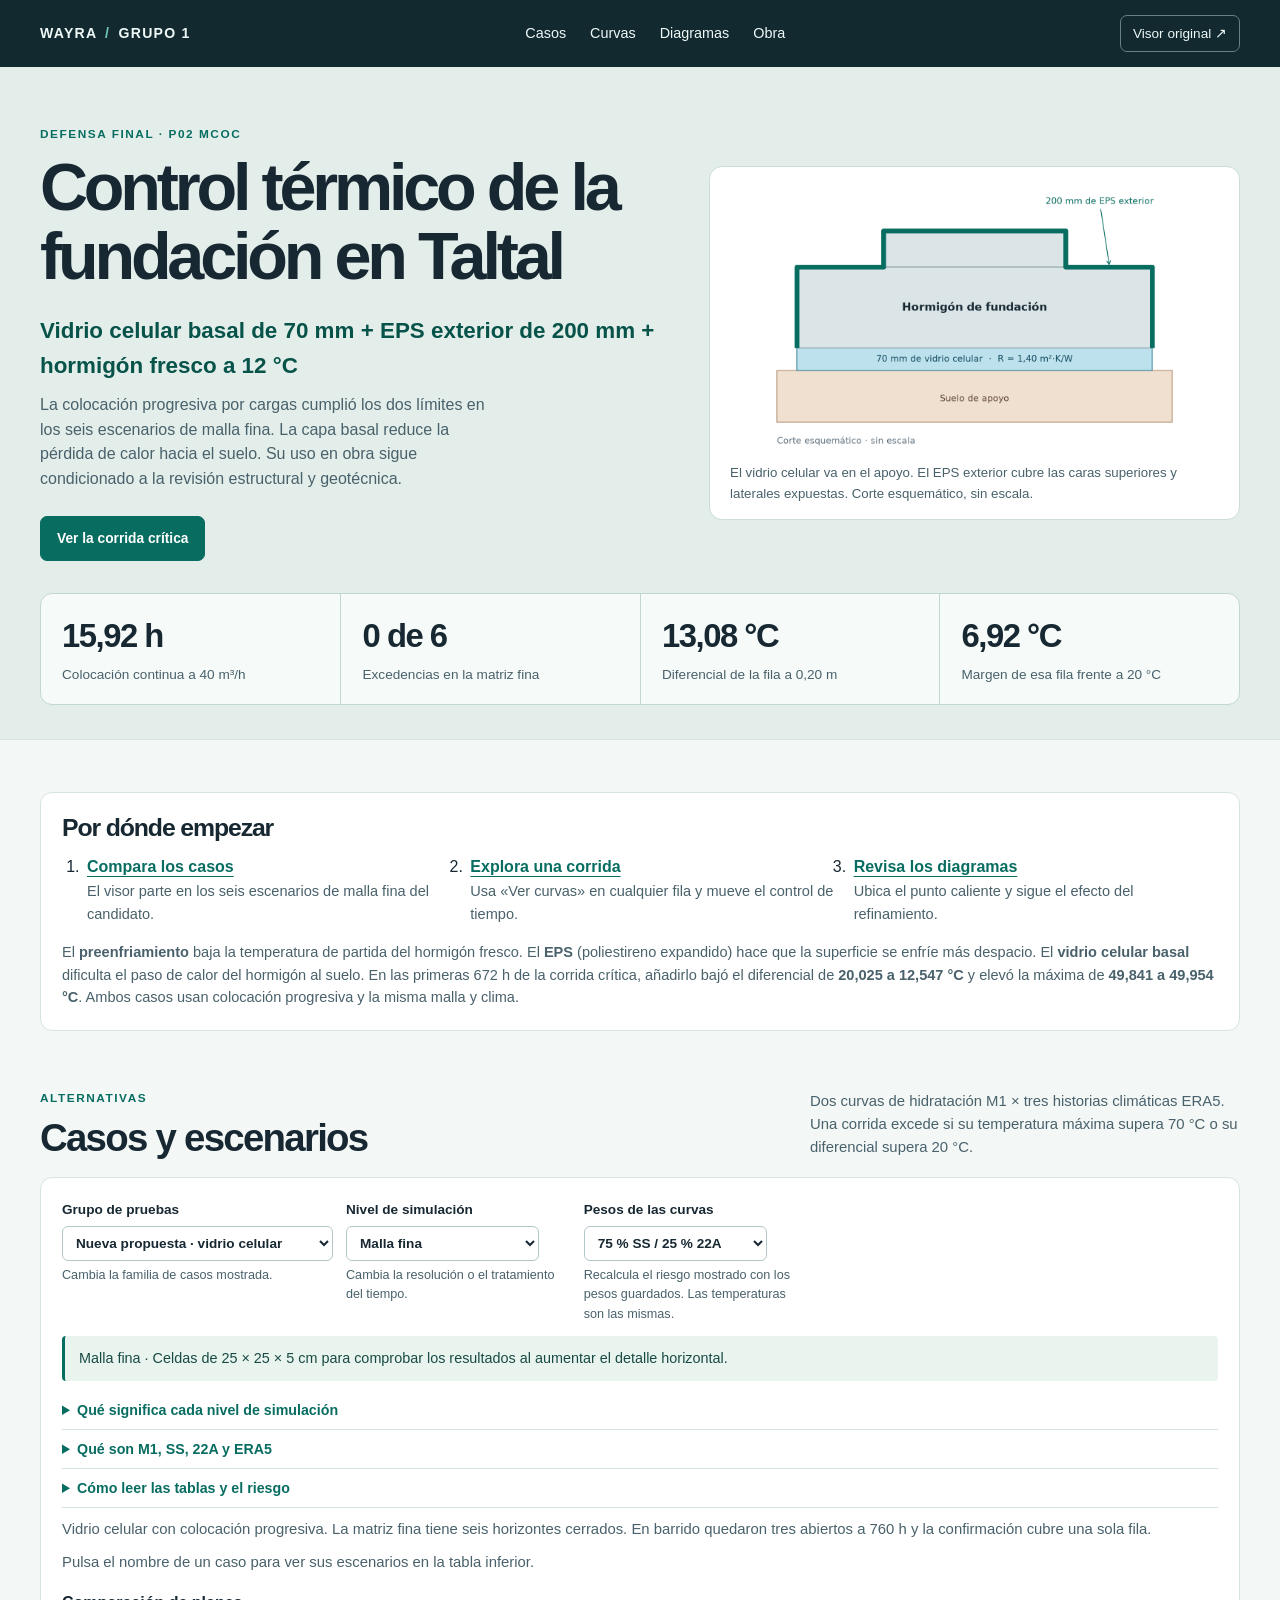
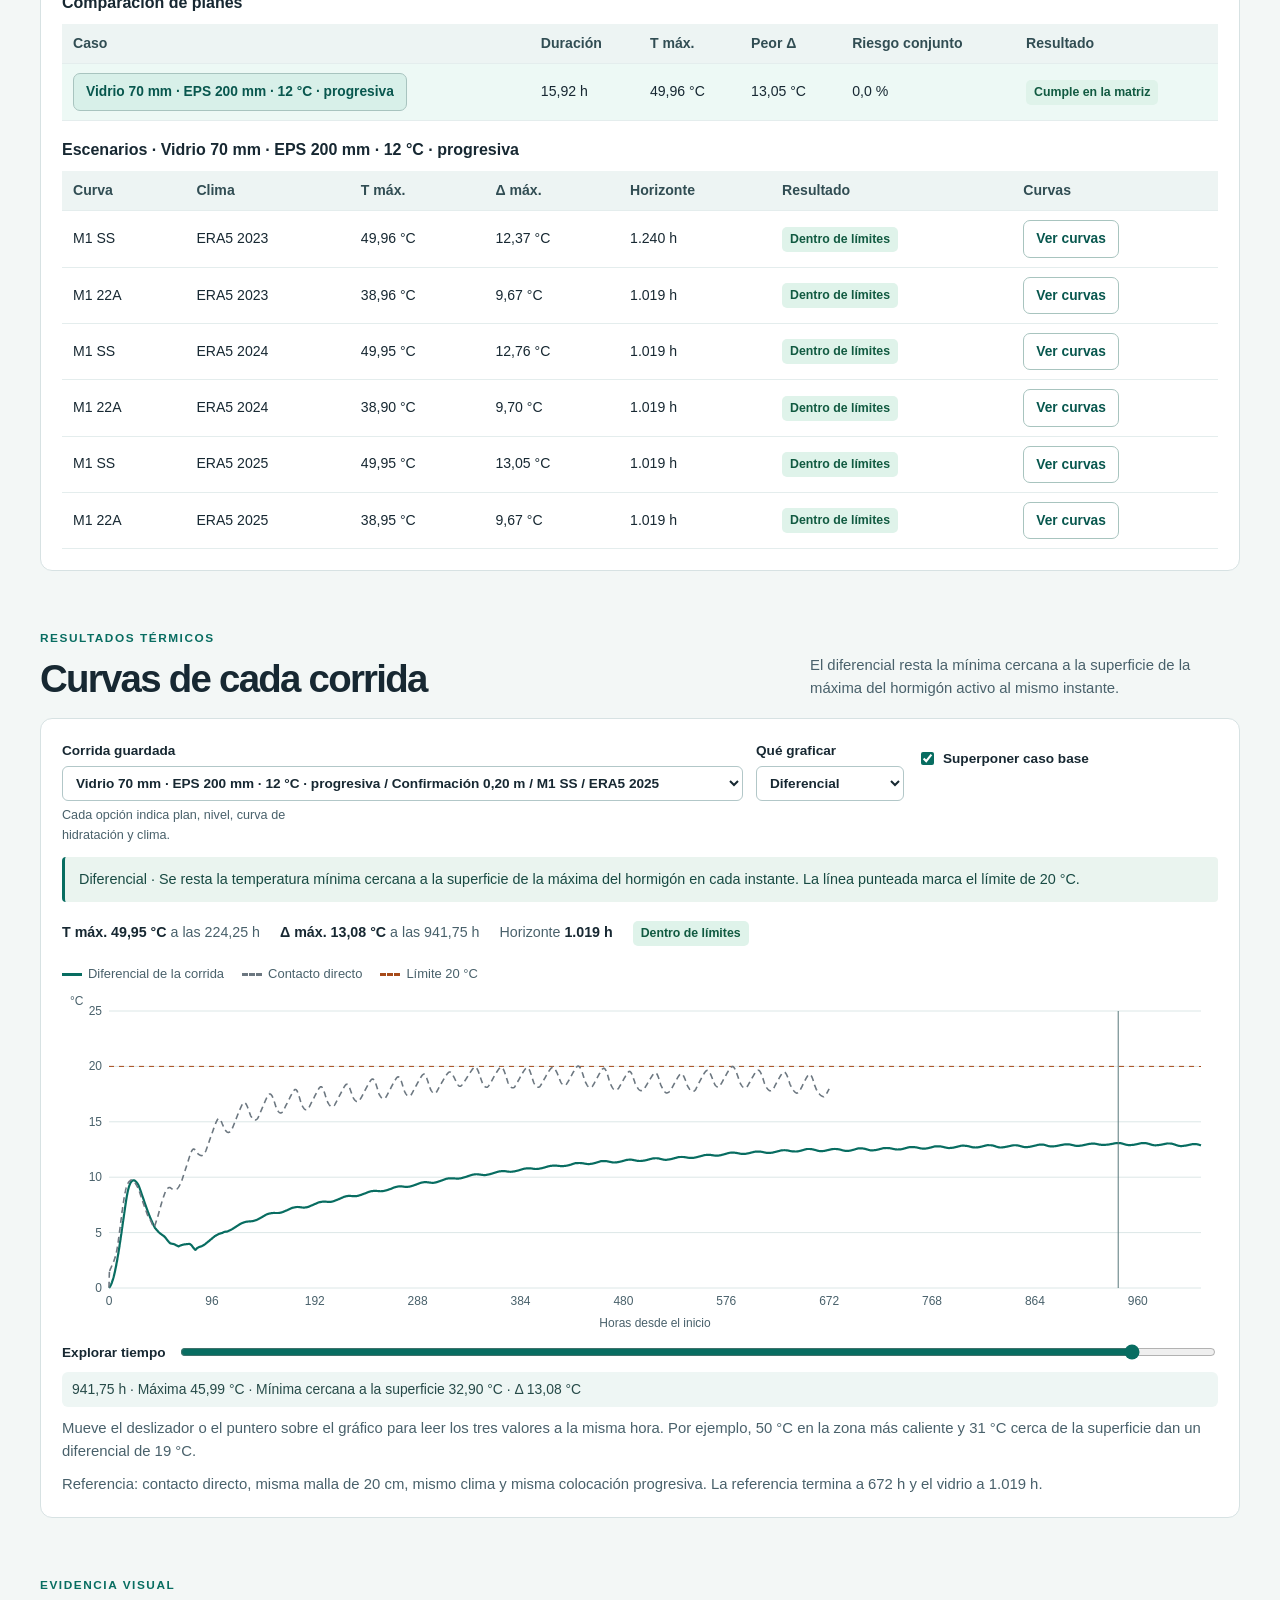
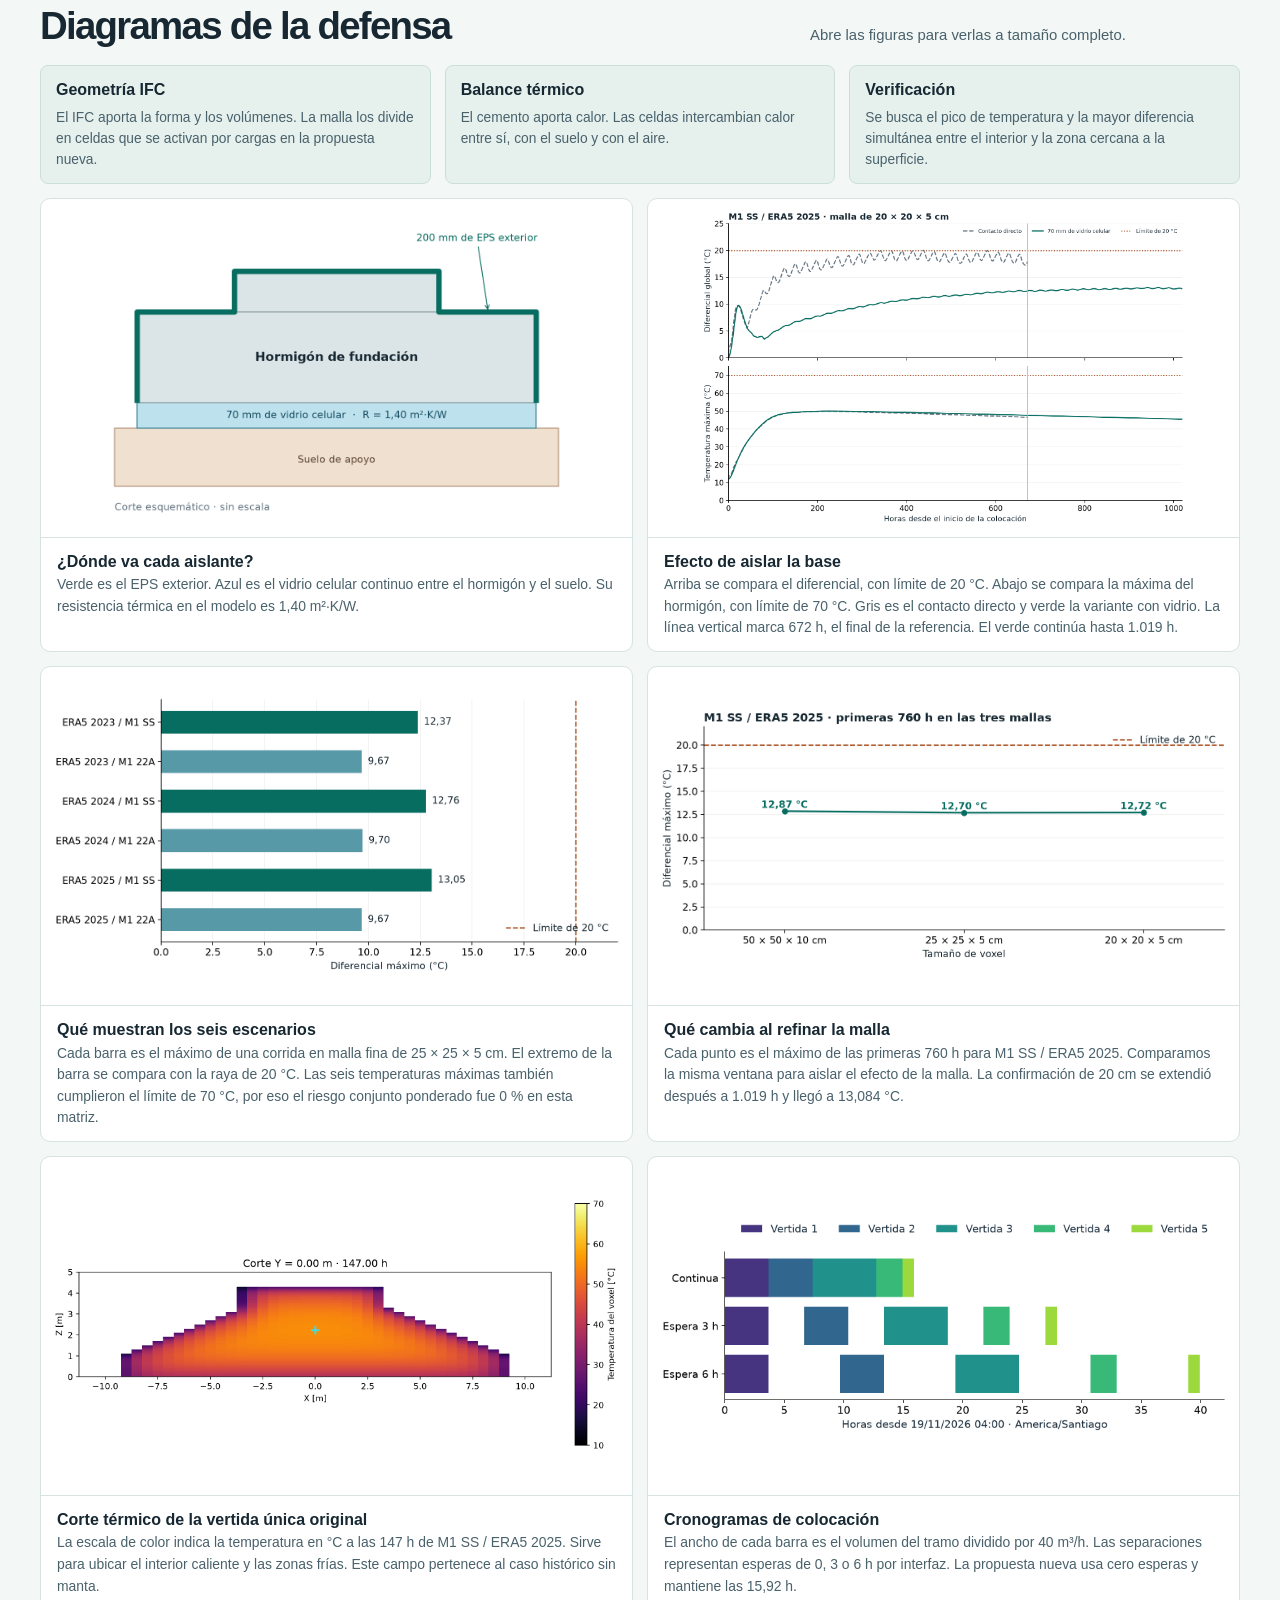
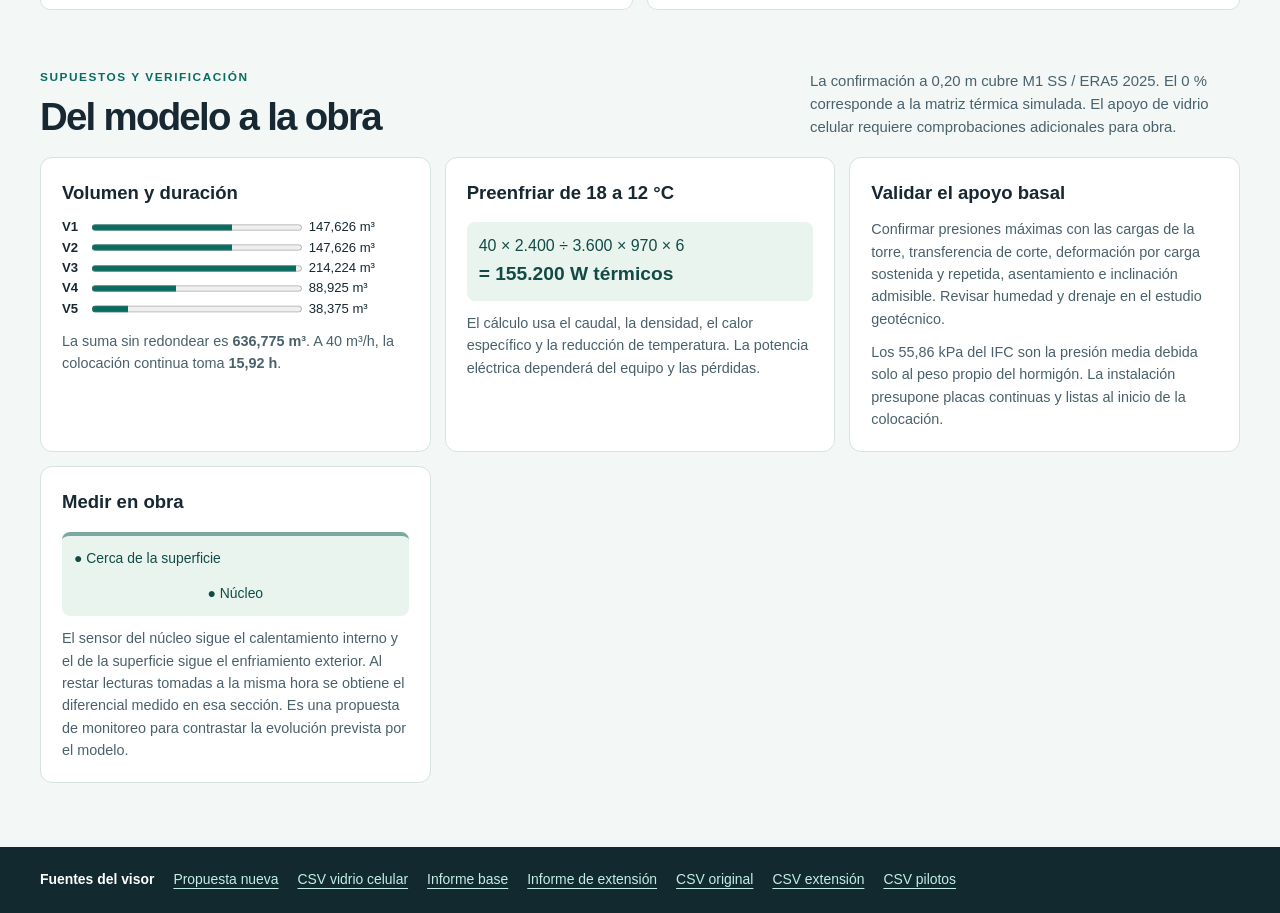
==== commit 8fc86897: "Aclara la lectura de los gráficos del visor nuevo" ====
--- a/Defensa final/visor-nueva-propuesta/index.html
+++ b/Defensa final/visor-nueva-propuesta/index.html
@@ -106,7 +106,7 @@
     <figure><a href="curvas-propuesta-basal.png"><img loading="lazy" src="curvas-propuesta-basal.png" alt="Curvas con y sin vidrio celular y líneas de los límites térmicos"></a><figcaption><strong>Efecto de aislar la base</strong><span>Arriba se compara el diferencial, con límite de 20 °C. Abajo se compara la máxima del hormigón, con límite de 70 °C. Gris es el contacto directo y verde la variante con vidrio. La línea vertical marca 672 h, el final de la referencia. El verde continúa hasta 1.019 h.</span></figcaption></figure>
     <figure><a href="matriz-propuesta-basal.png"><img loading="lazy" src="matriz-propuesta-basal.png" alt="Seis barras de diferencial máximo por hidratación y clima, debajo de 20 grados"></a><figcaption><strong>Qué muestran los seis escenarios</strong><span>Cada barra es el máximo de una corrida en malla fina de 25 × 25 × 5 cm. El extremo de la barra se compara con la raya de 20 °C. Las seis temperaturas máximas también cumplieron el límite de 70 °C, por eso el riesgo conjunto ponderado fue 0 % en esta matriz.</span></figcaption></figure>
     <figure><a href="malla-propuesta-basal.png"><img loading="lazy" src="malla-propuesta-basal.png" alt="Comparación del diferencial en tres tamaños de voxel con el mismo horizonte"></a><figcaption><strong>Qué cambia al refinar la malla</strong><span>Cada punto es el máximo de las primeras 760 h para M1 SS / ERA5 2025. Comparamos la misma ventana para aislar el efecto de la malla. La confirmación de 20 cm se extendió después a 1.019 h y llegó a 13,084 °C.</span></figcaption></figure>
-    <figure><a href="../../Archivos%20Extra/Defensa%20final/figuras/corte_critico.png"><img loading="lazy" src="../../Archivos%20Extra/Defensa%20final/figuras/corte_critico.png" alt="Corte de temperatura del caso histórico sin protección"></a><figcaption><strong>Corte térmico de la vertida única original</strong><span>Los colores indican temperatura en un instante de M1 SS / ERA5 2025. Sirve para ubicar el interior caliente y las zonas frías. Este campo pertenece al caso histórico sin manta.</span></figcaption></figure>
+    <figure><a href="../../Archivos%20Extra/Defensa%20final/figuras/corte_critico.png"><img loading="lazy" src="../../Archivos%20Extra/Defensa%20final/figuras/corte_critico.png" alt="Corte de temperatura del caso histórico sin protección"></a><figcaption><strong>Corte térmico de la vertida única original</strong><span>La escala de color indica la temperatura en °C a las 147 h de M1 SS / ERA5 2025. Sirve para ubicar el interior caliente y las zonas frías. Este campo pertenece al caso histórico sin manta.</span></figcaption></figure>
     <figure><a href="../../Archivos%20Extra/Defensa%20final/figuras/cronogramas.png"><img loading="lazy" src="../../Archivos%20Extra/Defensa%20final/figuras/cronogramas.png" alt="Cronogramas históricos con distintas esperas"></a><figcaption><strong>Cronogramas de colocación</strong><span>El ancho de cada barra es el volumen del tramo dividido por 40 m³/h. Las separaciones representan esperas de 0, 3 o 6 h por interfaz. La propuesta nueva usa cero esperas y mantiene las 15,92 h.</span></figcaption></figure>
   </div>
 </section>
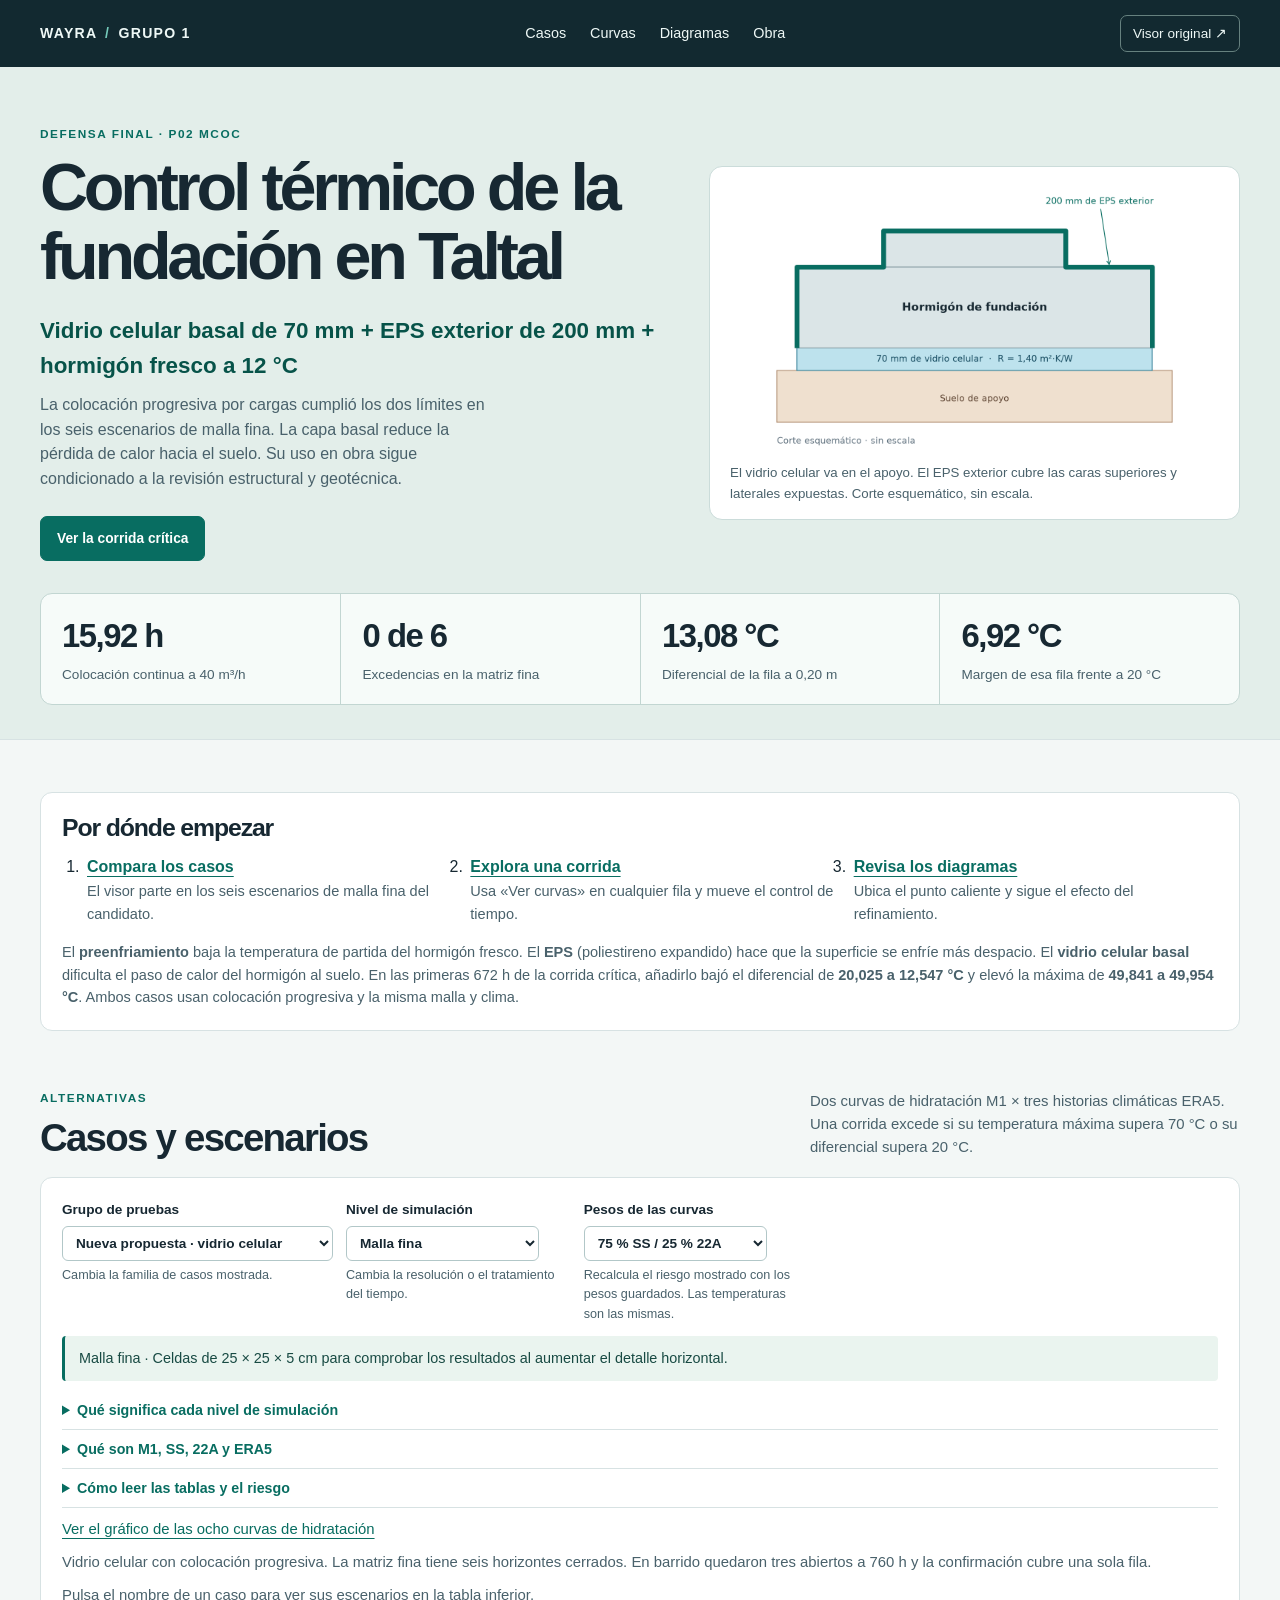
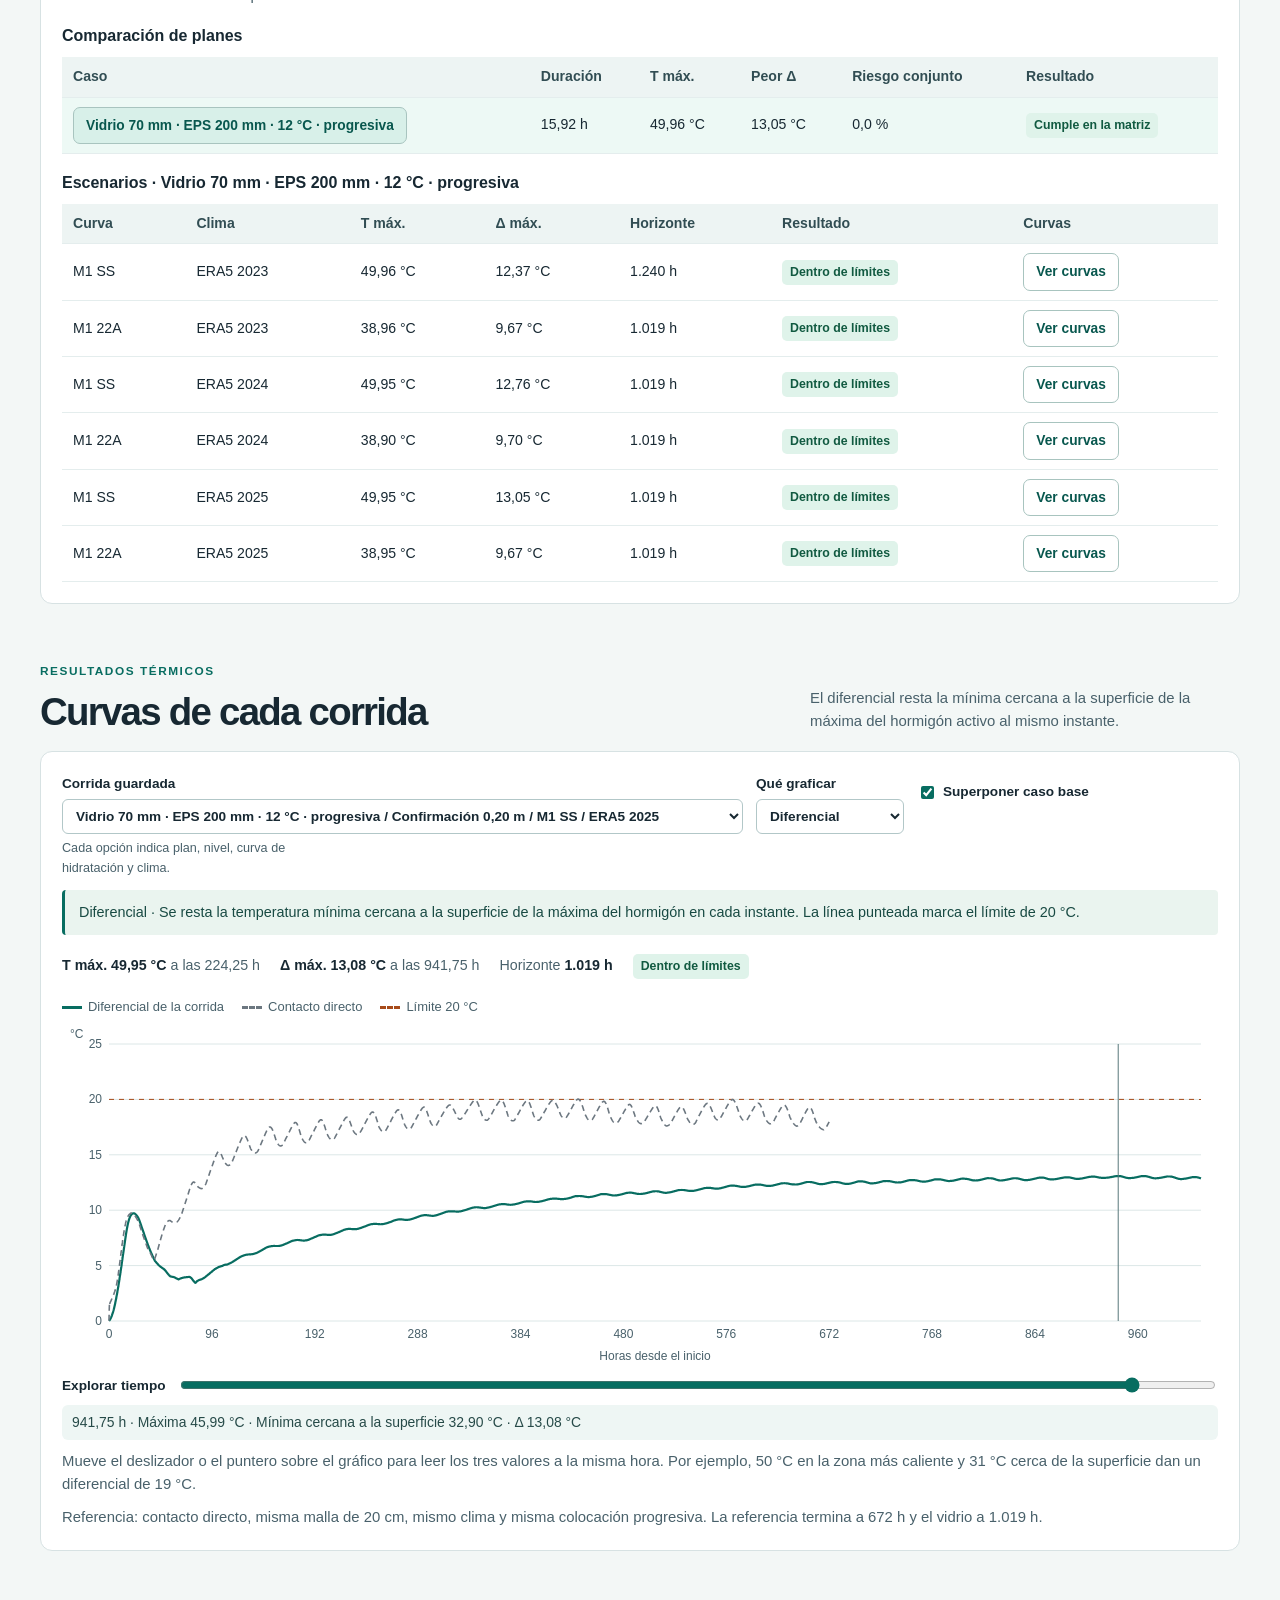
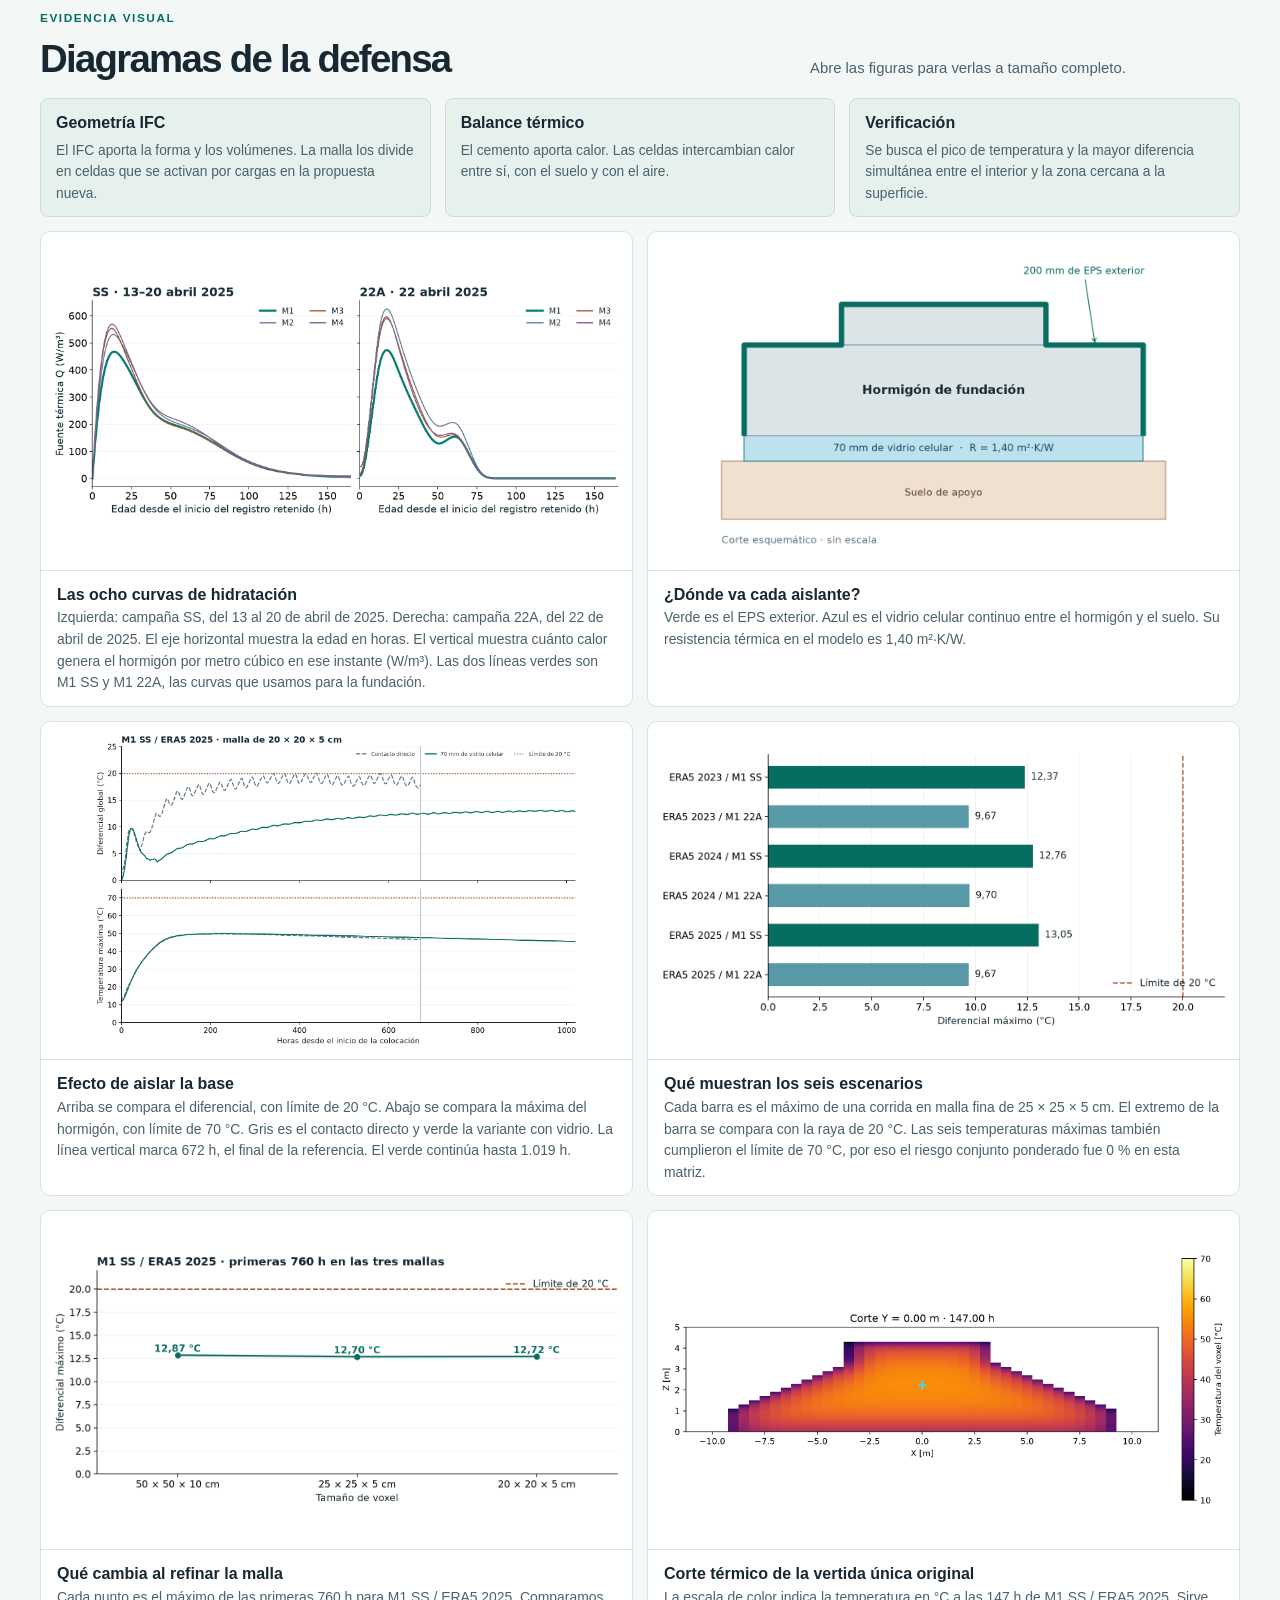
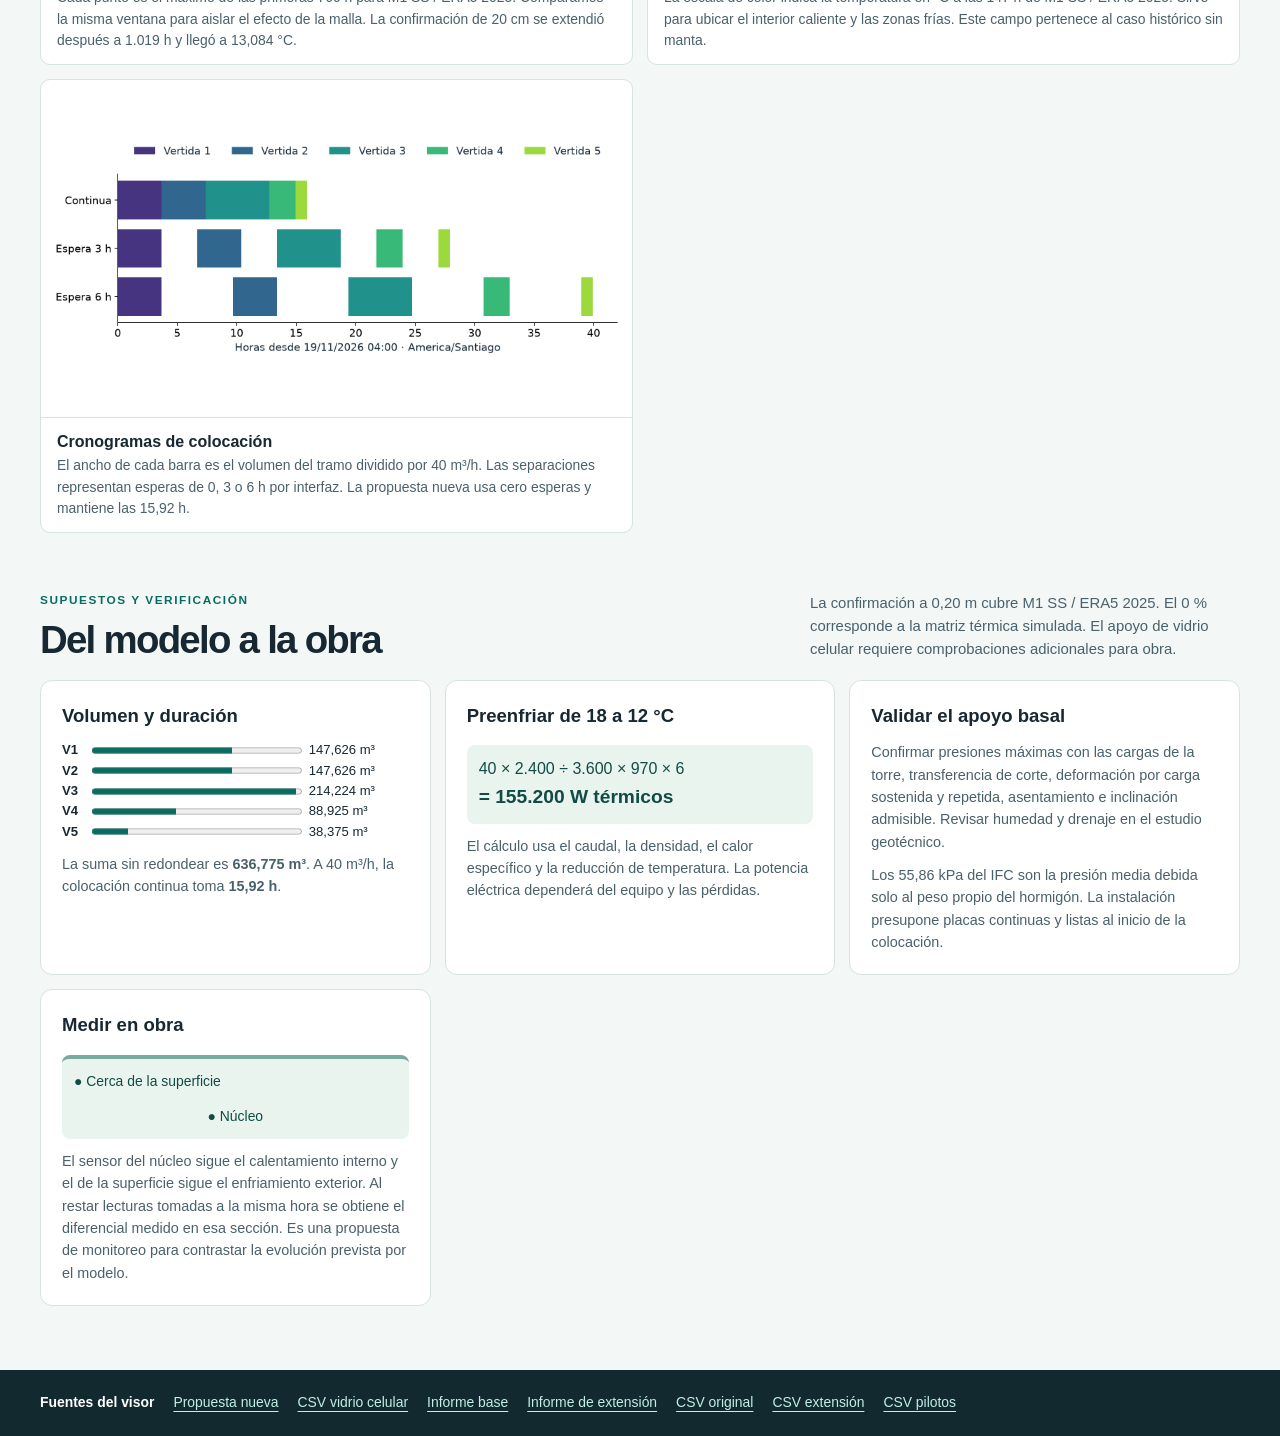
==== commit 301ebb2d: "Explica las ocho curvas de hidratación en el visor nuevo" ====
--- a/Defensa final/visor-nueva-propuesta/index.html
+++ b/Defensa final/visor-nueva-propuesta/index.html
@@ -68,6 +68,7 @@
       <p>El <strong>riesgo conjunto</strong> suma los pesos de las corridas que exceden 70 °C de temperatura máxima o 20 °C de diferencial, contando cada corrida una sola vez. El objetivo del estudio fue un riesgo de hasta 5 %. Un guion indica que falta una matriz completa para calcular ese porcentaje. El 0 % de la matriz con vidrio representa los seis escenarios simulados y sus pesos. Los casos de barrido con horizonte abierto tienen un riesgo observado provisional.</p>
       <p>En <strong>activación conjunta</strong> el modelo inicia térmicamente los cinco tramos al mismo tiempo. En <strong>activación sucesiva</strong> cada tramo empieza cuando se coloca según el cronograma. En <strong>colocación progresiva</strong> se representa el avance con cargas de 8 m³ cada 12 min, manteniendo los 40 m³/h.</p>
     </details>
+    <p class="note"><a href="#hidratacion">Ver el gráfico de las ocho curvas de hidratación</a></p>
     <p id="case-note" class="note"></p>
     <p class="note">Pulsa el nombre de un caso para ver sus escenarios en la tabla inferior.</p>
     <div class="scroll"><table><caption>Comparación de planes</caption><thead><tr><th scope="col">Caso</th><th scope="col">Duración</th><th scope="col">T máx.</th><th scope="col">Peor Δ</th><th scope="col">Riesgo conjunto</th><th scope="col">Resultado</th></tr></thead><tbody id="cases"></tbody></table></div>
@@ -102,6 +103,10 @@
     <li><strong>Verificación</strong><span>Se busca el pico de temperatura y la mayor diferencia simultánea entre el interior y la zona cercana a la superficie.</span></li>
   </ol>
   <div class="gallery">
+    <figure id="hidratacion">
+      <a href="ocho-curvas-hidratacion.png"><img loading="lazy" src="ocho-curvas-hidratacion.png" alt="Ocho curvas de potencia de hidratación de M1 a M4. Las cuatro de SS aparecen a la izquierda y las cuatro de 22A a la derecha."></a>
+      <figcaption><strong>Las ocho curvas de hidratación</strong><span>Izquierda: campaña SS, del 13 al 20 de abril de 2025. Derecha: campaña 22A, del 22 de abril de 2025. El eje horizontal muestra la edad en horas. El vertical muestra cuánto calor genera el hormigón por metro cúbico en ese instante (W/m³). Las dos líneas verdes son M1 SS y M1 22A, las curvas que usamos para la fundación.</span></figcaption>
+    </figure>
     <figure><a href="corte-aislacion-basal.png"><img loading="lazy" src="corte-aislacion-basal.png" alt="Corte con hormigón, aislación exterior, vidrio celular basal y suelo"></a><figcaption><strong>¿Dónde va cada aislante?</strong><span>Verde es el EPS exterior. Azul es el vidrio celular continuo entre el hormigón y el suelo. Su resistencia térmica en el modelo es 1,40 m²·K/W.</span></figcaption></figure>
     <figure><a href="curvas-propuesta-basal.png"><img loading="lazy" src="curvas-propuesta-basal.png" alt="Curvas con y sin vidrio celular y líneas de los límites térmicos"></a><figcaption><strong>Efecto de aislar la base</strong><span>Arriba se compara el diferencial, con límite de 20 °C. Abajo se compara la máxima del hormigón, con límite de 70 °C. Gris es el contacto directo y verde la variante con vidrio. La línea vertical marca 672 h, el final de la referencia. El verde continúa hasta 1.019 h.</span></figcaption></figure>
     <figure><a href="matriz-propuesta-basal.png"><img loading="lazy" src="matriz-propuesta-basal.png" alt="Seis barras de diferencial máximo por hidratación y clima, debajo de 20 grados"></a><figcaption><strong>Qué muestran los seis escenarios</strong><span>Cada barra es el máximo de una corrida en malla fina de 25 × 25 × 5 cm. El extremo de la barra se compara con la raya de 20 °C. Las seis temperaturas máximas también cumplieron el límite de 70 °C, por eso el riesgo conjunto ponderado fue 0 % en esta matriz.</span></figcaption></figure>
